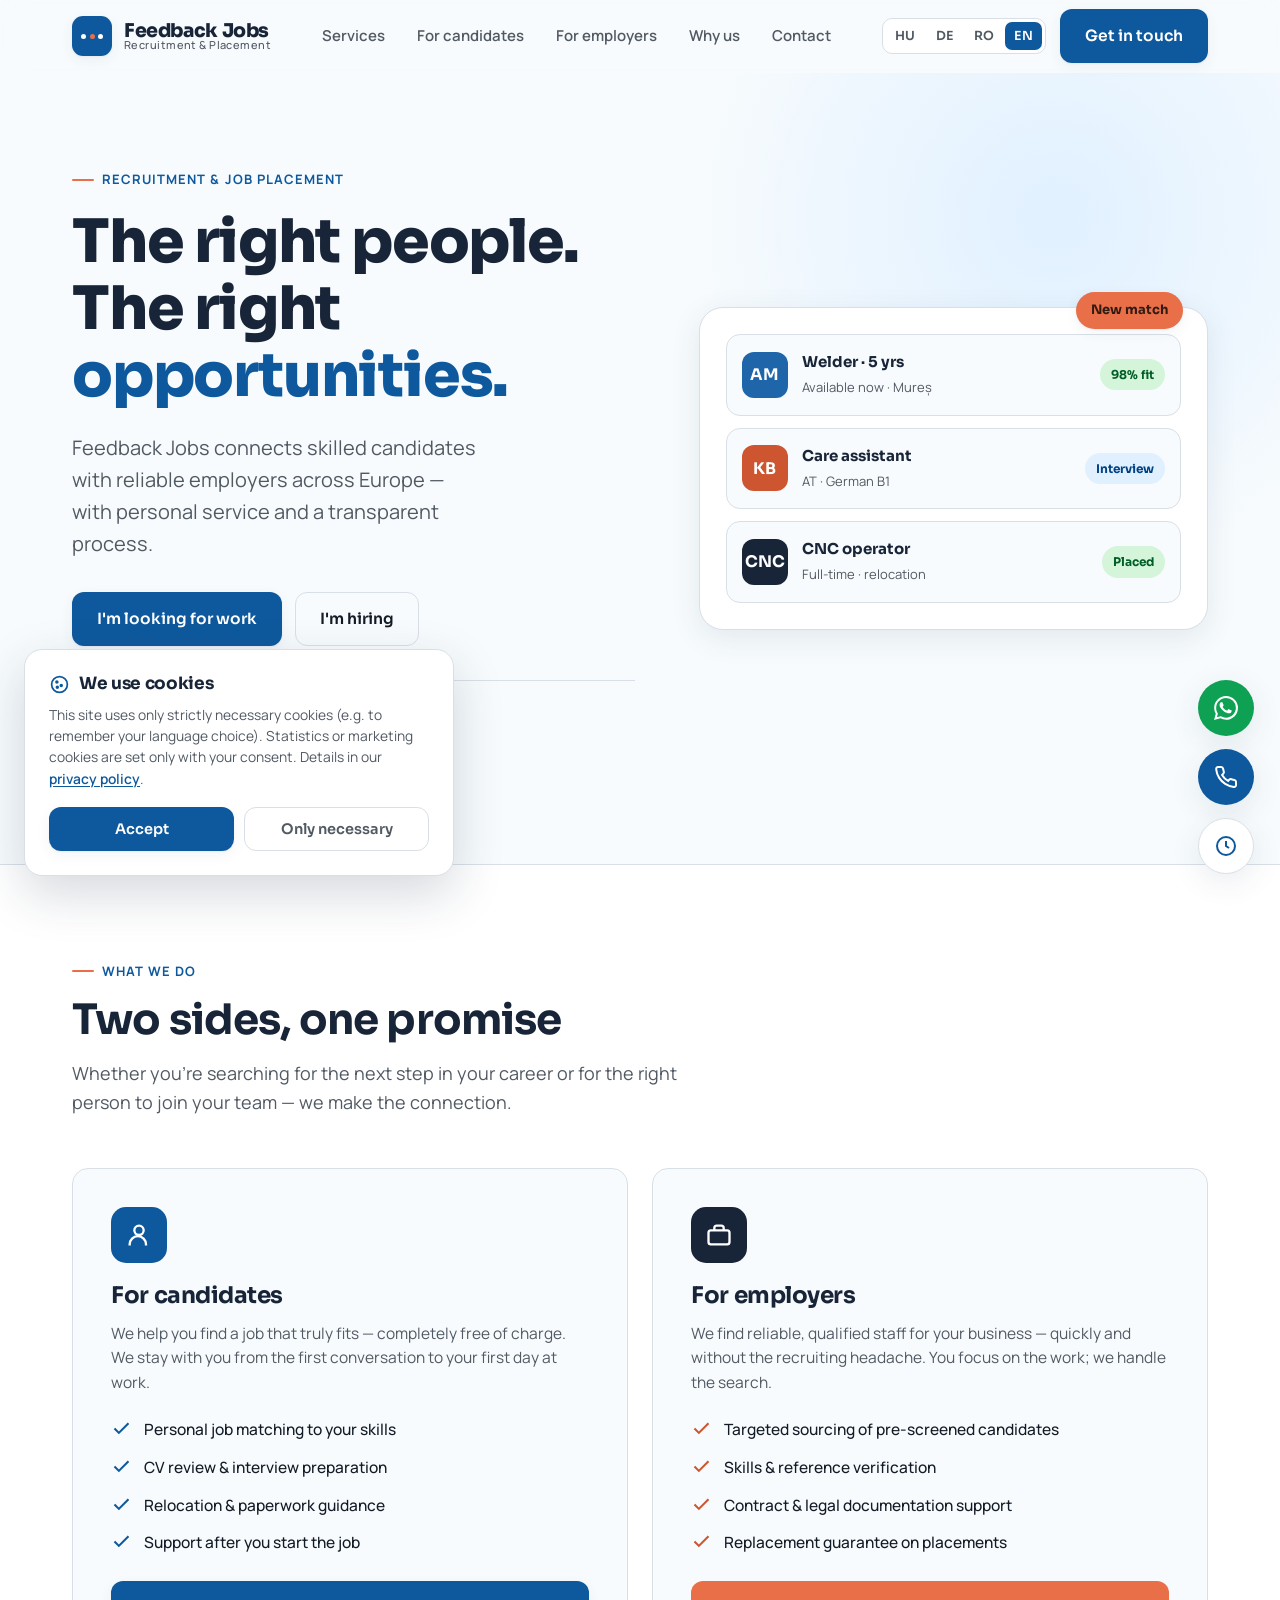
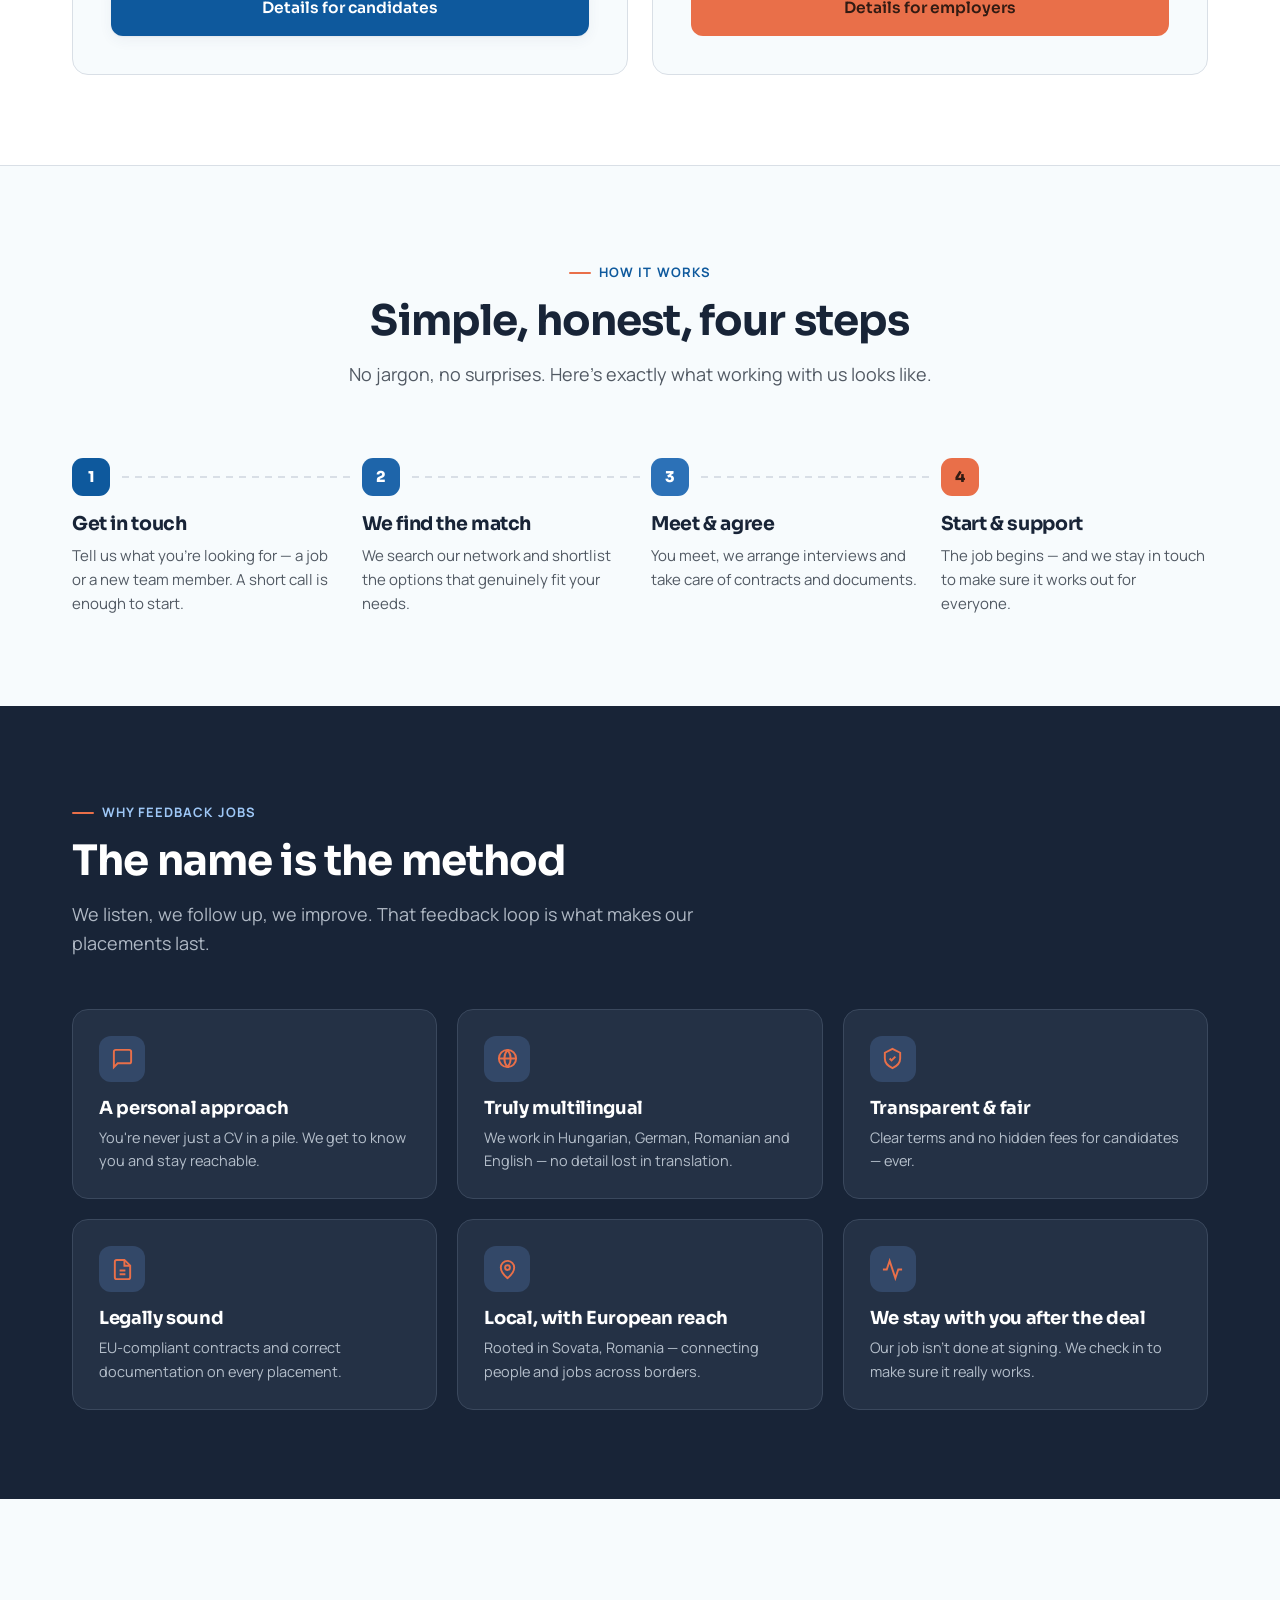
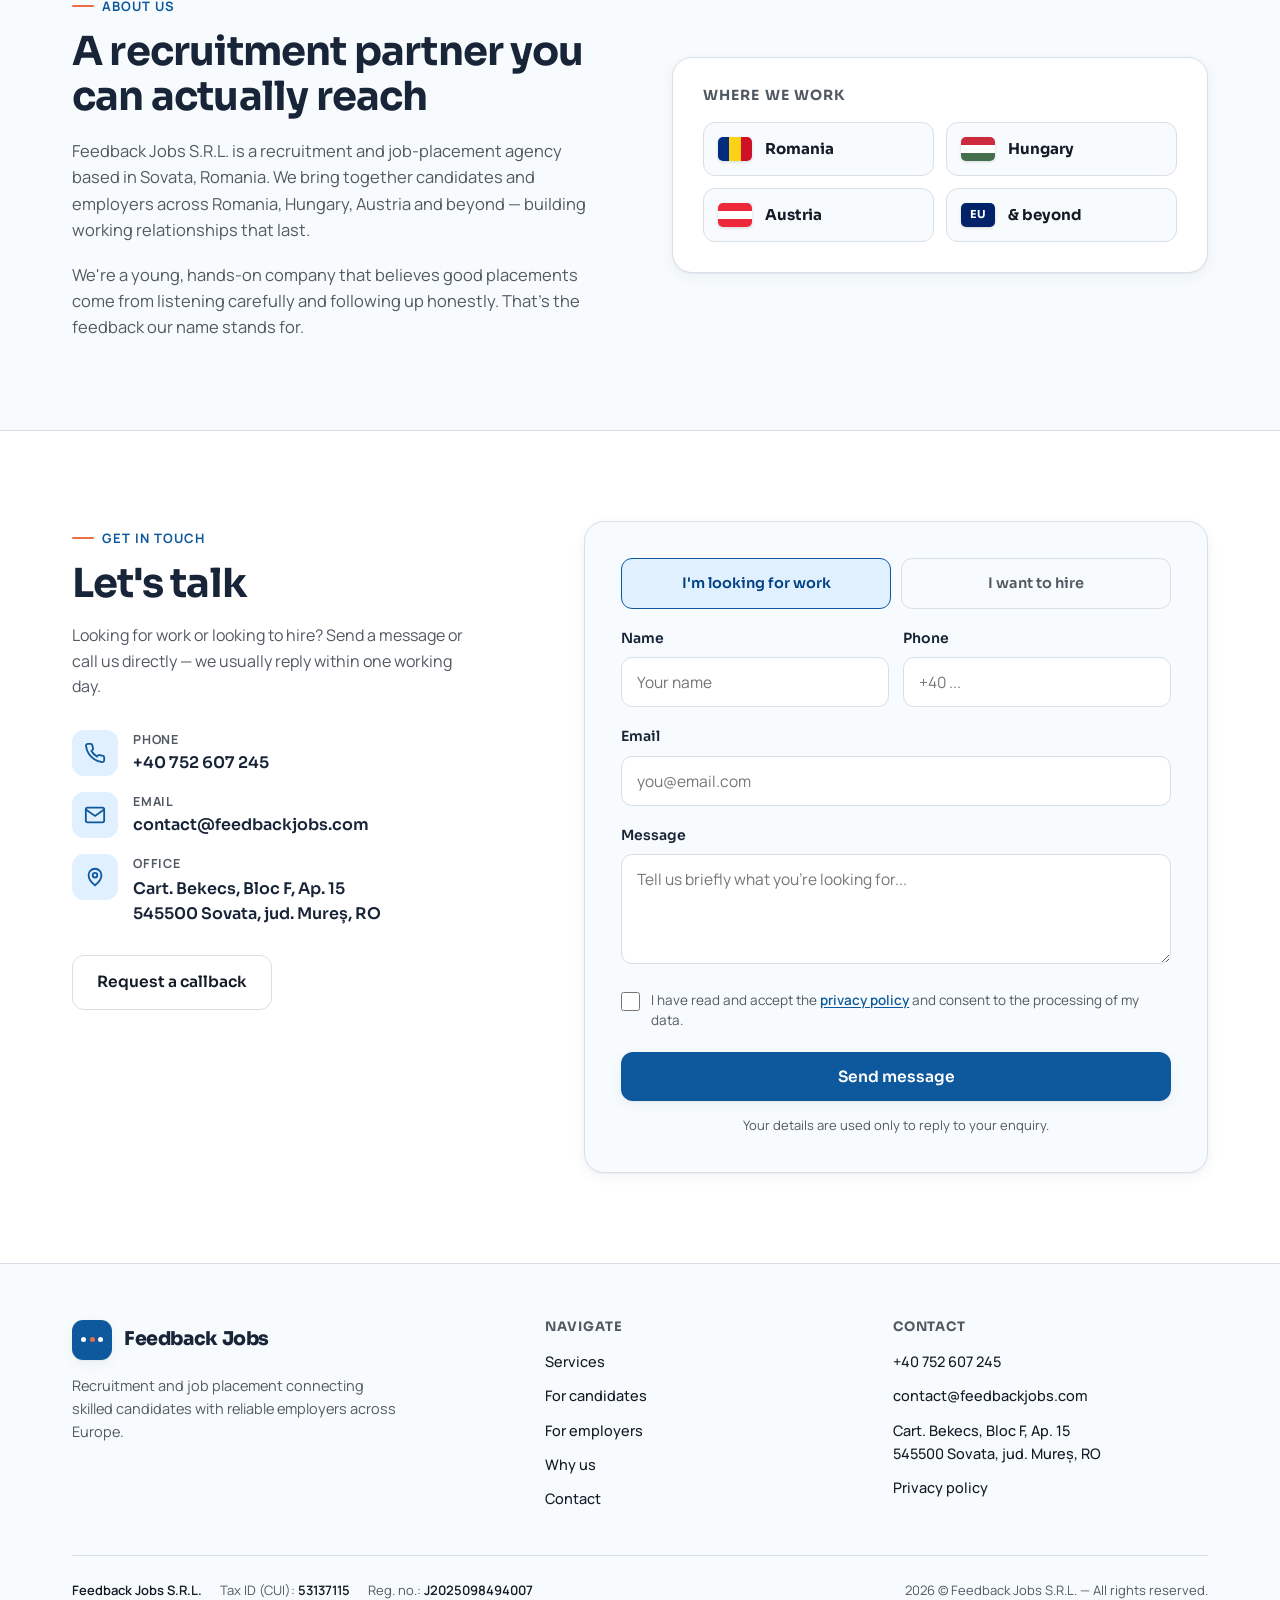
==== index.html @ 204145d1 "Feedback Jobs weboldal: űrlapok + Resend email worker Co-Authored-By: Claude Opus 4.8 (1M context) <" ====
<!DOCTYPE html>
<html lang="hu">
<head>
<meta charset="UTF-8">
<meta name="viewport" content="width=device-width, initial-scale=1.0">
<title>Feedback Jobs — Munkaerő- és állásközvetítés Európában</title>

<!-- ===== SEO ===== -->
<meta name="description" content="Feedback Jobs S.R.L. — munkaerő- és állásközvetítés. Szakképzett jelölteket kötünk össze megbízható munkáltatókkal Romániában, Magyarországon, Ausztriában és Európa-szerte.">
<meta name="keywords" content="munkaerő-közvetítés, állásközvetítés, recruitment, Personalvermittlung, Sovata, Szováta, Románia, Ausztria, Magyarország, EU munka">
<meta name="author" content="Feedback Jobs S.R.L.">
<meta name="robots" content="index, follow">
<link rel="canonical" href="https://feedbackjobs.com/">

<!-- ===== Open Graph ===== -->
<meta property="og:type" content="website">
<meta property="og:site_name" content="Feedback Jobs">
<meta property="og:title" content="Feedback Jobs — Munkaerő- és állásközvetítés Európában">
<meta property="og:description" content="Szakképzett jelölteket kötünk össze megbízható munkáltatókkal — személyes ügyintézéssel és átlátható folyamattal. Jelölteknek ingyenes.">
<meta property="og:url" content="https://feedbackjobs.com/">
<meta property="og:image" content="https://feedbackjobs.com/assets/og-image.png">
<meta property="og:image:width" content="1200">
<meta property="og:image:height" content="630">
<meta property="og:locale" content="hu_HU">
<meta property="og:locale:alternate" content="de_DE">
<meta property="og:locale:alternate" content="ro_RO">
<meta property="og:locale:alternate" content="en_GB">

<!-- ===== Twitter ===== -->
<meta name="twitter:card" content="summary_large_image">
<meta name="twitter:title" content="Feedback Jobs — Munkaerő- és állásközvetítés Európában">
<meta name="twitter:description" content="Szakképzett jelölteket kötünk össze megbízható munkáltatókkal Európa-szerte. Jelölteknek ingyenes.">
<meta name="twitter:image" content="https://feedbackjobs.com/assets/og-image.png">

<link rel="icon" type="image/svg+xml" href="data:image/svg+xml,%3Csvg xmlns='http://www.w3.org/2000/svg' viewBox='0 0 64 64'%3E%3Crect width='64' height='64' rx='17' fill='%232d5bc4'/%3E%3Ccircle cx='21' cy='32' r='5' fill='%23fff'/%3E%3Ccircle cx='32' cy='32' r='5' fill='%23e07c3f'/%3E%3Ccircle cx='43' cy='32' r='5' fill='%23fff'/%3E%3C/svg%3E">
<link rel="apple-touch-icon" href="assets/og-image.png">

<link rel="preconnect" href="https://fonts.googleapis.com">
<link rel="preconnect" href="https://fonts.gstatic.com" crossorigin>
<link href="https://fonts.googleapis.com/css2?family=Sora:wght@500;600;700;800&family=Manrope:wght@400;500;600;700&display=swap" rel="stylesheet">
<link rel="stylesheet" href="assets/styles.css">

<!-- ===== Structured data: EmploymentAgency (LocalBusiness) ===== -->
<script type="application/ld+json">
{
  "@context": "https://schema.org",
  "@type": "EmploymentAgency",
  "name": "Feedback Jobs S.R.L.",
  "url": "https://feedbackjobs.com/",
  "image": "https://feedbackjobs.com/assets/og-image.png",
  "logo": "https://feedbackjobs.com/assets/og-image.png",
  "description": "Munkaerő- és állásközvetítés, amely szakképzett jelölteket köt össze megbízható munkáltatókkal Romániában, Magyarországon, Ausztriában és Európa-szerte.",
  "telephone": "+40752607245",
  "email": "contact@feedbackjobs.com",
  "priceRange": "Free for candidates",
  "address": {
    "@type": "PostalAddress",
    "streetAddress": "Cart. Bekecs, Bloc F, Ap. 15",
    "addressLocality": "Sovata",
    "addressRegion": "Mureș",
    "postalCode": "545500",
    "addressCountry": "RO"
  },
  "areaServed": [
    {"@type":"Country","name":"Romania"},
    {"@type":"Country","name":"Hungary"},
    {"@type":"Country","name":"Austria"},
    {"@type":"Place","name":"European Union"}
  ],
  "knowsLanguage": ["hu","de","ro","en"],
  "taxID": "53137115",
  "vatID": "53137115",
  "identifier": "J2025098494007",
  "openingHoursSpecification": {
    "@type": "OpeningHoursSpecification",
    "dayOfWeek": ["Monday","Tuesday","Wednesday","Thursday","Friday"],
    "opens": "09:00",
    "closes": "18:00"
  }
}
</script>
<script type="application/ld+json">
{
  "@context": "https://schema.org",
  "@type": "WebSite",
  "name": "Feedback Jobs",
  "url": "https://feedbackjobs.com/",
  "inLanguage": ["hu","de","ro","en"]
}
</script>
</head>
<body>

<!-- ============ HEADER ============ -->
<header id="hdr">
  <div class="wrap nav">
    <a href="index.html#top" class="brand" aria-label="Feedback Jobs">
      <span class="logo"><span><i></i><i></i><i></i></span></span>
      <span>Feedback Jobs<small data-i18n="brand_tag">Recruitment &amp; Placement</small></span>
    </a>
    <nav class="nav-links">
      <a href="#services" data-i18n="nav_services">Services</a>
      <a href="allaskeresoknek.html" data-i18n="nav_candidates">For candidates</a>
      <a href="munkaltatoknak.html" data-i18n="nav_employers">For employers</a>
      <a href="#why" data-i18n="nav_why">Why us</a>
      <a href="#contact" data-i18n="nav_contact">Contact</a>
    </nav>
    <div class="nav-right">
      <div class="lang" id="lang" role="group" aria-label="Language">
        <button data-lang="hu">HU</button>
        <button data-lang="de">DE</button>
        <button data-lang="ro">RO</button>
        <button data-lang="en">EN</button>
      </div>
      <a href="#contact" class="btn btn-primary" data-i18n="nav_cta">Get in touch</a>
      <button class="hamburger" id="burger" aria-label="Menu"><i></i><i></i><i></i></button>
    </div>
  </div>
</header>
<div class="mobile-menu" id="mobileMenu">
  <a href="#services" data-i18n="nav_services">Services</a>
  <a href="allaskeresoknek.html" data-i18n="nav_candidates">For candidates</a>
  <a href="munkaltatoknak.html" data-i18n="nav_employers">For employers</a>
  <a href="#why" data-i18n="nav_why">Why us</a>
  <a href="#about" data-i18n="nav_about">About</a>
  <a href="#contact" data-i18n="nav_contact">Contact</a>
  <a href="#contact" class="btn btn-primary" data-i18n="nav_cta">Get in touch</a>
</div>

<a id="top"></a>

<!-- ============ HERO ============ -->
<section class="hero">
  <div class="wrap hero-grid">
    <div class="hero-text reveal">
      <span class="eyebrow" data-i18n="hero_eyebrow">Recruitment &amp; Job Placement</span>
      <h1 data-i18n-html="hero_h1">The right people.<br>The right <em>opportunities.</em></h1>
      <p class="lead" data-i18n="hero_lead">Feedback Jobs connects skilled candidates with reliable employers across Europe — with personal service and a transparent process.</p>
      <div class="hero-cta">
        <a href="#contact" class="btn btn-primary" data-i18n="hero_cta1">I'm looking for work
          <svg viewBox="0 0 24 24" fill="none" stroke="currentColor" stroke-width="2.2"><path d="M5 12h14M13 6l6 6-6 6"/></svg>
        </a>
        <a href="#contact" class="btn btn-ghost" data-i18n="hero_cta2">I'm hiring</a>
      </div>
      <div class="hero-trust">
        <div><svg viewBox="0 0 24 24" fill="none" stroke="currentColor" stroke-width="2.2"><path d="M20 6L9 17l-5-5"/></svg><span data-i18n="trust1">Free for candidates</span></div>
        <div><svg viewBox="0 0 24 24" fill="none" stroke="currentColor" stroke-width="2.2"><path d="M20 6L9 17l-5-5"/></svg><span data-i18n="trust2">4 languages spoken</span></div>
        <div><svg viewBox="0 0 24 24" fill="none" stroke="currentColor" stroke-width="2.2"><path d="M20 6L9 17l-5-5"/></svg><span data-i18n="trust3">EU-compliant contracts</span></div>
      </div>
    </div>
    <div class="hero-visual reveal">
      <div class="hero-card">
        <div class="badge" data-i18n="hero_badge">New match</div>
        <div class="match-row">
          <div class="avatar" style="background:oklch(0.5 0.13 252)">AM</div>
          <div class="match-info"><b data-i18n="m1_name">Welder · 5 yrs</b><span data-i18n="m1_loc">Available now · Mureș</span></div>
          <div class="match-pill green" data-i18n="m1_pill">98% fit</div>
        </div>
        <div class="match-row">
          <div class="avatar" style="background:var(--accent-d)">KB</div>
          <div class="match-info"><b data-i18n="m2_name">Care assistant</b><span data-i18n="m2_loc">AT · German B1</span></div>
          <div class="match-pill" data-i18n="m2_pill">Interview</div>
        </div>
        <div class="match-row">
          <div class="avatar" style="background:var(--ink-deep)">CNC</div>
          <div class="match-info"><b data-i18n="m3_name">CNC operator</b><span data-i18n="m3_loc">Full-time · relocation</span></div>
          <div class="match-pill green" data-i18n="m3_pill">Placed</div>
        </div>
      </div>
    </div>
  </div>
</section>

<!-- ============ SERVICES ============ -->
<section class="services" id="services">
  <div class="wrap">
    <div class="sec-head reveal">
      <span class="eyebrow" data-i18n="svc_eyebrow">What we do</span>
      <h2 data-i18n="svc_h2">Two sides, one promise</h2>
      <p data-i18n="svc_sub">Whether you're searching for the next step in your career or for the right person to join your team — we make the connection.</p>
    </div>
    <div class="svc-grid">
      <div class="svc cand reveal">
        <div class="svc-ico"><svg viewBox="0 0 24 24" fill="none" stroke="currentColor" stroke-width="2"><circle cx="12" cy="8" r="4"/><path d="M4 21v-1a7 7 0 0 1 14 0v1"/></svg></div>
        <h3 data-i18n="cand_h3">For candidates</h3>
        <p data-i18n="cand_p">We help you find a job that truly fits — completely free of charge. We stay with you from the first conversation to your first day at work.</p>
        <ul>
          <li><svg viewBox="0 0 24 24" fill="none" stroke="currentColor" stroke-width="2.4"><path d="M20 6L9 17l-5-5"/></svg><span data-i18n="cand_l1">Personal job matching to your skills</span></li>
          <li><svg viewBox="0 0 24 24" fill="none" stroke="currentColor" stroke-width="2.4"><path d="M20 6L9 17l-5-5"/></svg><span data-i18n="cand_l2">CV review &amp; interview preparation</span></li>
          <li><svg viewBox="0 0 24 24" fill="none" stroke="currentColor" stroke-width="2.4"><path d="M20 6L9 17l-5-5"/></svg><span data-i18n="cand_l3">Relocation &amp; paperwork guidance</span></li>
          <li><svg viewBox="0 0 24 24" fill="none" stroke="currentColor" stroke-width="2.4"><path d="M20 6L9 17l-5-5"/></svg><span data-i18n="cand_l4">Support after you start the job</span></li>
        </ul>
        <a href="allaskeresoknek.html" class="btn btn-primary" data-i18n="cand_more">Details for candidates</a>
      </div>
      <div class="svc emp reveal">
        <div class="svc-ico"><svg viewBox="0 0 24 24" fill="none" stroke="currentColor" stroke-width="2"><rect x="3" y="8" width="18" height="12" rx="2"/><path d="M8 8V6a2 2 0 0 1 2-2h4a2 2 0 0 1 2 2v2"/></svg></div>
        <h3 data-i18n="emp_h3">For employers</h3>
        <p data-i18n="emp_p">We find reliable, qualified staff for your business — quickly and without the recruiting headache. You focus on the work; we handle the search.</p>
        <ul>
          <li><svg viewBox="0 0 24 24" fill="none" stroke="currentColor" stroke-width="2.4"><path d="M20 6L9 17l-5-5"/></svg><span data-i18n="emp_l1">Targeted sourcing of pre-screened candidates</span></li>
          <li><svg viewBox="0 0 24 24" fill="none" stroke="currentColor" stroke-width="2.4"><path d="M20 6L9 17l-5-5"/></svg><span data-i18n="emp_l2">Skills &amp; reference verification</span></li>
          <li><svg viewBox="0 0 24 24" fill="none" stroke="currentColor" stroke-width="2.4"><path d="M20 6L9 17l-5-5"/></svg><span data-i18n="emp_l3">Contract &amp; legal documentation support</span></li>
          <li><svg viewBox="0 0 24 24" fill="none" stroke="currentColor" stroke-width="2.4"><path d="M20 6L9 17l-5-5"/></svg><span data-i18n="emp_l4">Replacement guarantee on placements</span></li>
        </ul>
        <a href="munkaltatoknak.html" class="btn btn-accent" data-i18n="emp_more">Details for employers</a>
      </div>
    </div>
  </div>
</section>

<!-- ============ PROCESS ============ -->
<section id="process">
  <div class="wrap">
    <div class="sec-head center reveal">
      <span class="eyebrow" data-i18n="proc_eyebrow">How it works</span>
      <h2 data-i18n="proc_h2">Simple, honest, four steps</h2>
      <p data-i18n="proc_sub">No jargon, no surprises. Here's exactly what working with us looks like.</p>
    </div>
    <div class="steps">
      <div class="step reveal"><div class="step-num">1</div><h3 data-i18n="s1_h">Get in touch</h3><p data-i18n="s1_p">Tell us what you're looking for — a job or a new team member. A short call is enough to start.</p></div>
      <div class="step reveal"><div class="step-num">2</div><h3 data-i18n="s2_h">We match</h3><p data-i18n="s2_p">We search our network and shortlist the options that genuinely fit your needs.</p></div>
      <div class="step reveal"><div class="step-num">3</div><h3 data-i18n="s3_h">Meet &amp; agree</h3><p data-i18n="s3_p">You meet, we arrange interviews and take care of contracts and documents.</p></div>
      <div class="step reveal"><div class="step-num">4</div><h3 data-i18n="s4_h">Start &amp; support</h3><p data-i18n="s4_p">The job begins — and we stay in touch to make sure it works out for everyone.</p></div>
    </div>
  </div>
</section>

<!-- ============ WHY US ============ -->
<section class="why" id="why">
  <div class="wrap">
    <div class="sec-head reveal">
      <span class="eyebrow" data-i18n="why_eyebrow">Why Feedback Jobs</span>
      <h2 data-i18n="why_h2">The name is the method</h2>
      <p data-i18n="why_sub">We listen, we follow up, we improve. That feedback loop is what makes our placements last.</p>
    </div>
    <div class="why-grid">
      <div class="feat reveal">
        <div class="feat-ico"><svg viewBox="0 0 24 24" fill="none" stroke="currentColor" stroke-width="2"><path d="M21 15a2 2 0 0 1-2 2H7l-4 4V5a2 2 0 0 1 2-2h14a2 2 0 0 1 2 2z"/></svg></div>
        <h3 data-i18n="f1_h">A personal approach</h3><p data-i18n="f1_p">You're never just a CV in a pile. We get to know you and stay reachable.</p>
      </div>
      <div class="feat reveal">
        <div class="feat-ico"><svg viewBox="0 0 24 24" fill="none" stroke="currentColor" stroke-width="2"><circle cx="12" cy="12" r="9"/><path d="M3 12h18M12 3a14 14 0 0 1 0 18M12 3a14 14 0 0 0 0 18"/></svg></div>
        <h3 data-i18n="f2_h">Truly multilingual</h3><p data-i18n="f2_p">We work in Hungarian, German, Romanian and English — no detail lost in translation.</p>
      </div>
      <div class="feat reveal">
        <div class="feat-ico"><svg viewBox="0 0 24 24" fill="none" stroke="currentColor" stroke-width="2"><path d="M12 2l8 4v6c0 5-3.5 8-8 10-4.5-2-8-5-8-10V6z"/><path d="M9 12l2 2 4-4"/></svg></div>
        <h3 data-i18n="f3_h">Transparent &amp; fair</h3><p data-i18n="f3_p">Clear terms and no hidden fees for candidates — ever.</p>
      </div>
      <div class="feat reveal">
        <div class="feat-ico"><svg viewBox="0 0 24 24" fill="none" stroke="currentColor" stroke-width="2"><path d="M14 2H6a2 2 0 0 0-2 2v16a2 2 0 0 0 2 2h12a2 2 0 0 0 2-2V8z"/><path d="M14 2v6h6M9 13h6M9 17h6"/></svg></div>
        <h3 data-i18n="f4_h">Legally sound</h3><p data-i18n="f4_p">EU-compliant contracts and correct documentation on every placement.</p>
      </div>
      <div class="feat reveal">
        <div class="feat-ico"><svg viewBox="0 0 24 24" fill="none" stroke="currentColor" stroke-width="2"><path d="M12 21s-7-5.5-7-11a7 7 0 0 1 14 0c0 5.5-7 11-7 11z"/><circle cx="12" cy="10" r="2.5"/></svg></div>
        <h3 data-i18n="f5_h">Local, with European reach</h3><p data-i18n="f5_p">Rooted in Sovata, Romania — connecting people and jobs across borders.</p>
      </div>
      <div class="feat reveal">
        <div class="feat-ico"><svg viewBox="0 0 24 24" fill="none" stroke="currentColor" stroke-width="2"><path d="M22 12h-4l-3 9L9 3l-3 9H2"/></svg></div>
        <h3 data-i18n="f6_h">We stay after the deal</h3><p data-i18n="f6_p">Our job isn't done at signing. We check in to make sure it really works.</p>
      </div>
    </div>
  </div>
</section>

<!-- ============ ABOUT ============ -->
<section id="about">
  <div class="wrap about-grid">
    <div class="about-text reveal">
      <span class="eyebrow" data-i18n="ab_eyebrow">About us</span>
      <h2 data-i18n="ab_h2">A recruitment partner you can actually reach</h2>
      <p data-i18n="ab_p1">Feedback Jobs S.R.L. is a recruitment and job-placement agency based in Sovata, Romania. We bring together candidates and employers across Romania, Hungary, Austria and beyond — building working relationships that last.</p>
      <p data-i18n="ab_p2">We're a young, hands-on company that believes good placements come from listening carefully and following up honestly. That's the feedback our name stands for.</p>
    </div>
    <div class="reach reveal">
      <h4 data-i18n="reach_h">Where we work</h4>
      <div class="flags">
        <div class="flag-card"><span class="fl fl-ro"><div></div><div></div><div></div></span><b data-i18n="c_ro">Romania</b></div>
        <div class="flag-card"><span class="fl fl-hu"><div></div><div></div><div></div></span><b data-i18n="c_hu">Hungary</b></div>
        <div class="flag-card"><span class="fl fl-at"><div></div><div></div><div></div></span><b data-i18n="c_de">Austria</b></div>
        <div class="flag-card"><span class="fl fl-en" style="position:relative;color:#fff;font-family:var(--font-head);font-weight:700;font-size:11px">EU</span><b data-i18n="c_eu">&amp; wider EU</b></div>
      </div>
    </div>
  </div>
</section>

<!-- ============ CONTACT ============ -->
<section class="contact" id="contact">
  <div class="wrap contact-grid">
    <div class="contact-info reveal">
      <span class="eyebrow" data-i18n="ct_eyebrow">Get in touch</span>
      <h2 data-i18n="ct_h2">Let's talk</h2>
      <p data-i18n="ct_p">Looking for work or looking to hire? Send a message or call us directly — we usually reply within one working day.</p>
      <div class="cinfo-list">
        <div class="cinfo">
          <div class="ci-ico"><svg viewBox="0 0 24 24" fill="none" stroke="currentColor" stroke-width="2"><path d="M22 16.9v3a2 2 0 0 1-2.2 2 19.8 19.8 0 0 1-8.6-3 19.5 19.5 0 0 1-6-6 19.8 19.8 0 0 1-3-8.6A2 2 0 0 1 4.1 2h3a2 2 0 0 1 2 1.7c.1 1 .4 1.9.7 2.8a2 2 0 0 1-.5 2.1L8.1 9.9a16 16 0 0 0 6 6l1.3-1.3a2 2 0 0 1 2.1-.4c.9.3 1.8.6 2.8.7a2 2 0 0 1 1.7 2z"/></svg></div>
          <div><div class="ci-label" data-i18n="ct_phone">Phone</div><a class="ci-val" href="tel:+40752607245">+40 752 607 245</a></div>
        </div>
        <div class="cinfo">
          <div class="ci-ico"><svg viewBox="0 0 24 24" fill="none" stroke="currentColor" stroke-width="2"><rect x="2" y="4" width="20" height="16" rx="2"/><path d="m2 6 10 7L22 6"/></svg></div>
          <div><div class="ci-label" data-i18n="ct_email">Email</div><a class="ci-val" href="mailto:contact@feedbackjobs.com">contact@feedbackjobs.com</a></div>
        </div>
        <div class="cinfo">
          <div class="ci-ico"><svg viewBox="0 0 24 24" fill="none" stroke="currentColor" stroke-width="2"><path d="M12 21s-7-5.5-7-11a7 7 0 0 1 14 0c0 5.5-7 11-7 11z"/><circle cx="12" cy="10" r="2.5"/></svg></div>
          <div><div class="ci-label" data-i18n="ct_addr">Office</div><div class="ci-val">Cart. Bekecs, Bloc F, Ap. 15<br>545500 Sovata, jud. Mureș, RO</div></div>
        </div>
      </div>
      <a href="#" class="btn btn-ghost" data-cb-open style="margin-top:28px" data-i18n="cb_open">Request a callback</a>
    </div>
    <form id="contactForm" class="reveal" novalidate>
      <div class="seg" style="margin-bottom:18px">
        <label><input type="radio" name="role" value="candidate" checked><span data-i18n="ct_role_cand">I'm looking for work</span></label>
        <label><input type="radio" name="role" value="employer"><span data-i18n="ct_role_emp">I want to hire</span></label>
      </div>
      <div class="row2">
        <div class="field"><label data-i18n="ct_f_name">Name</label><input type="text" name="name" data-i18n-ph="ct_ph_name" placeholder="Your name" required></div>
        <div class="field"><label data-i18n="ct_f_phone">Phone</label><input type="tel" name="phone" placeholder="+40 ..."></div>
      </div>
      <div class="field"><label data-i18n="ct_f_email">Email</label><input type="email" name="email" data-i18n-ph="ct_ph_email" placeholder="you@email.com" required></div>
      <div class="field"><label data-i18n="ct_f_msg">Message</label><textarea name="message" data-i18n-ph="ct_ph_msg" placeholder="Tell us briefly what you're looking for..."></textarea></div>
      <label class="consent"><input type="checkbox" name="consent" required><span data-i18n="ct_consent">I accept the privacy policy.</span></label>
      <button type="submit" class="btn btn-primary" data-i18n="ct_submit">Send message
        <svg viewBox="0 0 24 24" fill="none" stroke="currentColor" stroke-width="2.2"><path d="M22 2 11 13M22 2l-7 20-4-9-9-4z"/></svg>
      </button>
      <p class="form-note" data-i18n="ct_note">Your details are used only to reply to your enquiry.</p>
    </form>
  </div>
</section>

<!-- ============ FOOTER ============ -->
<footer>
  <div class="wrap">
    <div class="foot-top">
      <div class="foot-brand">
        <a href="index.html#top" class="brand">
          <span class="logo"><span><i></i><i></i><i></i></span></span>
          <span>Feedback Jobs</span>
        </a>
        <p data-i18n="foot_about">Recruitment and job placement connecting skilled candidates with reliable employers across Europe.</p>
      </div>
      <div class="foot-col">
        <h4 data-i18n="foot_nav">Navigate</h4>
        <a href="#services" data-i18n="nav_services">Services</a>
        <a href="allaskeresoknek.html" data-i18n="nav_candidates">For candidates</a>
        <a href="munkaltatoknak.html" data-i18n="nav_employers">For employers</a>
        <a href="#why" data-i18n="nav_why">Why us</a>
        <a href="#contact" data-i18n="nav_contact">Contact</a>
      </div>
      <div class="foot-col">
        <h4 data-i18n="foot_contact">Contact</h4>
        <a href="tel:+40752607245">+40 752 607 245</a>
        <a href="mailto:contact@feedbackjobs.com">contact@feedbackjobs.com</a>
        <p>Cart. Bekecs, Bloc F, Ap. 15<br>545500 Sovata, jud. Mureș, RO</p>
        <a href="adatvedelem.html" data-i18n="foot_privacy">Privacy policy</a>
      </div>
    </div>
    <div class="foot-legal">
      <div class="reg">
        <span><b>Feedback Jobs S.R.L.</b></span>
        <span data-i18n="foot_cui">Tax ID (CUI): <b>53137115</b></span>
        <span data-i18n="foot_reg">Reg. no.: <b>J2025098494007</b></span>
      </div>
      <div><span id="year">2026</span> © Feedback Jobs S.R.L. — <span data-i18n="foot_rights">All rights reserved.</span></div>
    </div>
  </div>
</footer>

<script src="assets/i18n.js"></script>
<script src="assets/app.js"></script>
</body>
</html>
---- assets/styles.css ----
/* ===================================================================
   Feedback Jobs — shared stylesheet
   =================================================================== */
:root{
  --bg:        oklch(0.985 0.005 240);
  --surface:   oklch(1 0 0);
  --ink:       oklch(0.22 0.025 255);
  --ink-soft:  oklch(0.46 0.02 255);
  --line:      oklch(0.9 0.012 255);
  --primary:   oklch(0.46 0.13 252);
  --primary-d: oklch(0.38 0.13 252);
  --primary-t: oklch(0.95 0.03 252);
  --accent:    oklch(0.68 0.16 38);
  --accent-d:  oklch(0.6 0.16 38);
  --ink-deep:  oklch(0.26 0.04 258);
  --wa:        oklch(0.62 0.16 152);
  --wa-d:      oklch(0.54 0.16 152);
  --shadow-sm: 0 1px 2px oklch(0.4 0.05 255 / .06), 0 4px 14px oklch(0.4 0.05 255 / .06);
  --shadow-md: 0 8px 30px oklch(0.4 0.05 255 / .1);
  --shadow-lg: 0 18px 50px oklch(0.3 0.05 255 / .18);
  --radius:    16px;
  --maxw:      1180px;
  --font-head: "Sora", system-ui, sans-serif;
  --font-body: "Manrope", system-ui, sans-serif;
}
*{box-sizing:border-box;margin:0;padding:0}
html{scroll-behavior:smooth}
body{
  font-family:var(--font-body);
  color:var(--ink);
  background:var(--bg);
  line-height:1.6;
  -webkit-font-smoothing:antialiased;
  overflow-x:hidden;
  max-width:100%;
}
h1,h2,h3,h4{font-family:var(--font-head);line-height:1.12;letter-spacing:-0.02em;font-weight:700;color:var(--ink-deep)}
a{color:inherit;text-decoration:none}
img{max-width:100%;display:block}
.wrap{max-width:var(--maxw);margin:0 auto;padding:0 22px}
.eyebrow{
  display:inline-flex;align-items:center;gap:8px;flex-wrap:wrap;max-width:100%;
  font-size:13px;font-weight:700;letter-spacing:.08em;text-transform:uppercase;
  color:var(--primary);
}
.eyebrow::before{content:"";width:22px;height:2px;background:var(--accent);border-radius:2px}

/* ---------- Buttons ---------- */
.btn{
  display:inline-flex;align-items:center;justify-content:center;gap:9px;
  font-family:var(--font-head);font-weight:600;font-size:15.5px;
  padding:14px 24px;border-radius:12px;cursor:pointer;border:1.5px solid transparent;
  transition:transform .18s ease, box-shadow .2s ease, background .2s ease, color .2s ease;
  white-space:nowrap;
}
.btn svg{width:18px;height:18px}
.btn-primary{background:var(--primary);color:#fff;box-shadow:var(--shadow-sm)}
.btn-primary:hover{background:var(--primary-d);transform:translateY(-2px);box-shadow:var(--shadow-md)}
.btn-accent{background:var(--accent);color:oklch(0.25 0.04 38)}
.btn-accent:hover{background:var(--accent-d);transform:translateY(-2px);box-shadow:var(--shadow-md)}
.btn-ghost{background:transparent;color:var(--ink);border-color:var(--line)}
.btn-ghost:hover{border-color:var(--primary);color:var(--primary);transform:translateY(-2px)}

/* ---------- Header ---------- */
header{
  position:sticky;top:0;z-index:60;
  background:oklch(0.985 0.005 240 / .82);
  backdrop-filter:blur(14px);-webkit-backdrop-filter:blur(14px);
  border-bottom:1px solid transparent;transition:border-color .3s, box-shadow .3s;
}
header.scrolled{border-color:var(--line);box-shadow:0 4px 20px oklch(0.4 0.05 255 / .05)}
.nav{display:flex;align-items:center;justify-content:space-between;height:72px;gap:18px}
.brand{display:flex;align-items:center;gap:12px;font-family:var(--font-head);font-weight:800;font-size:19px;color:var(--ink-deep);letter-spacing:-.02em;flex-shrink:0;line-height:1.1}
.brand>span:not(.logo){display:inline-flex;flex-direction:column;justify-content:center;white-space:nowrap}
.logo{width:40px;height:40px;border-radius:11px;background:var(--primary);display:grid;place-items:center;flex-shrink:0;box-shadow:var(--shadow-sm)}
.logo span{display:flex;gap:3.5px}
.logo span i{width:5px;height:5px;border-radius:50%;background:#fff;display:block}
.logo span i:nth-child(2){background:var(--accent)}
.brand small{display:block;font-family:var(--font-body);font-weight:500;font-size:11px;letter-spacing:.04em;color:var(--ink-soft);margin-top:-2px}
.nav-links{display:flex;align-items:center;gap:4px}
.nav-links a{font-weight:600;font-size:15px;color:var(--ink-soft);padding:9px 14px;border-radius:9px;transition:color .18s, background .18s}
.nav-links a:hover{color:var(--primary);background:var(--primary-t)}
.nav-links a.active{color:var(--primary);background:var(--primary-t)}
.nav-right{display:flex;align-items:center;gap:14px}

/* language switcher */
.lang{display:flex;align-items:center;gap:2px;background:var(--surface);border:1px solid var(--line);border-radius:10px;padding:3px}
.lang button{
  font-family:var(--font-head);font-weight:600;font-size:12.5px;letter-spacing:.03em;
  border:none;background:transparent;color:var(--ink-soft);cursor:pointer;
  padding:6px 9px;border-radius:7px;transition:.16s;text-transform:uppercase;
}
.lang button:hover{color:var(--ink)}
.lang button.active{background:var(--primary);color:#fff}

.hamburger{display:none;width:44px;height:44px;border:1px solid var(--line);background:var(--surface);border-radius:11px;cursor:pointer;align-items:center;justify-content:center;flex-direction:column;gap:4.5px}
.hamburger i{width:19px;height:2px;background:var(--ink);border-radius:2px;transition:.25s}
.hamburger.open i:nth-child(1){transform:translateY(6.5px) rotate(45deg)}
.hamburger.open i:nth-child(2){opacity:0}
.hamburger.open i:nth-child(3){transform:translateY(-6.5px) rotate(-45deg)}

/* mobile menu */
.mobile-menu{
  position:fixed;inset:72px 0 0 0;z-index:55;
  background:var(--surface);
  padding:18px 22px calc(24px + env(safe-area-inset-bottom));display:none;flex-direction:column;gap:4px;
  overflow-y:auto;-webkit-overflow-scrolling:touch;
}
.mobile-menu.open{display:flex}
.mobile-menu a{font-family:var(--font-head);font-weight:600;font-size:17px;padding:14px 8px;border-bottom:1px solid var(--line);color:var(--ink)}
.mobile-menu a:last-of-type{border-bottom:none}
.mobile-menu .btn{margin-top:auto}
body.menu-open{overflow:hidden}

/* ---------- Hero ---------- */
.hero{position:relative;padding:clamp(48px,7vw,90px) 0 clamp(60px,7vw,96px);overflow:hidden}
.hero::before{
  content:"";position:absolute;top:-30%;right:-12%;width:60vw;height:60vw;max-width:760px;max-height:760px;
  background:radial-gradient(circle at center, var(--primary-t), transparent 68%);
  z-index:-1;
}
.hero-grid{display:grid;grid-template-columns:1.05fr .95fr;gap:clamp(32px,5vw,72px);align-items:center}
.hero h1{font-size:clamp(34px,5.2vw,60px);font-weight:800;margin:18px 0 0}
.hero h1 em{font-style:normal;color:var(--primary);position:relative}
.hero p.lead{font-size:clamp(17px,1.6vw,20px);color:var(--ink-soft);margin:22px 0 0;max-width:34ch}
.hero-cta{display:flex;flex-wrap:wrap;gap:13px;margin-top:32px}
.hero-trust{display:flex;flex-wrap:wrap;gap:22px;margin-top:34px;padding-top:26px;border-top:1px solid var(--line)}
.hero-trust div{display:flex;align-items:center;gap:9px;font-size:14px;font-weight:600;color:var(--ink-soft)}
.hero-trust svg{width:19px;height:19px;color:var(--primary);flex-shrink:0}

/* hero visual card */
.hero-card{
  position:relative;background:var(--surface);border:1px solid var(--line);border-radius:24px;
  padding:26px;box-shadow:var(--shadow-md);
}
.hero-card .badge{position:absolute;top:-16px;right:24px;background:var(--accent);color:oklch(0.25 0.04 38);font-family:var(--font-head);font-weight:700;font-size:13px;padding:8px 15px;border-radius:30px;box-shadow:var(--shadow-sm)}
.match-row{display:flex;align-items:center;gap:14px;padding:15px;border-radius:14px;background:var(--bg);border:1px solid var(--line);margin-bottom:12px;transition:transform .2s}
.match-row:hover{transform:translateX(4px)}
.match-row:last-child{margin-bottom:0}
.avatar{width:46px;height:46px;border-radius:12px;flex-shrink:0;display:grid;place-items:center;font-family:var(--font-head);font-weight:700;color:#fff;font-size:16px}
.match-info{flex:1;min-width:0}
.match-info b{display:block;font-family:var(--font-head);font-size:15px;color:var(--ink-deep)}
.match-info span{font-size:13px;color:var(--ink-soft)}
.match-pill{font-size:12px;font-weight:700;font-family:var(--font-head);padding:6px 11px;border-radius:30px;background:var(--primary-t);color:var(--primary-d);white-space:nowrap}
.match-pill.green{background:oklch(0.94 0.05 150);color:oklch(0.42 0.12 150)}

/* ---------- Section scaffolding ---------- */
section{padding:clamp(56px,7vw,96px) 0}
.sec-head{max-width:640px;margin-bottom:clamp(34px,4vw,54px)}
.sec-head.center{margin-left:auto;margin-right:auto;text-align:center}
.sec-head h2{font-size:clamp(28px,3.6vw,42px);margin:14px 0 0}
.sec-head p{font-size:clamp(16px,1.5vw,18px);color:var(--ink-soft);margin-top:16px}

/* ---------- Services ---------- */
.services{background:var(--surface);border-top:1px solid var(--line);border-bottom:1px solid var(--line)}
.svc-grid{display:grid;grid-template-columns:1fr 1fr;gap:24px}
.svc{
  position:relative;border:1px solid var(--line);border-radius:var(--radius);padding:clamp(26px,3vw,40px);
  background:var(--bg);overflow:hidden;transition:transform .25s, box-shadow .25s, border-color .25s;
  display:flex;flex-direction:column;
}
.svc:hover{transform:translateY(-4px);box-shadow:var(--shadow-md);border-color:var(--primary)}
.svc-ico{width:56px;height:56px;border-radius:15px;display:grid;place-items:center;margin-bottom:20px}
.svc-ico svg{width:28px;height:28px;color:#fff}
.svc.cand .svc-ico{background:var(--primary)}
.svc.emp .svc-ico{background:var(--ink-deep)}
.svc h3{font-size:23px}
.svc>p{color:var(--ink-soft);margin:12px 0 22px;font-size:15.5px}
.svc ul{list-style:none;display:flex;flex-direction:column;gap:13px;margin-bottom:26px}
.svc li{display:flex;gap:12px;align-items:flex-start;font-size:15.5px;font-weight:500}
.svc li svg{width:21px;height:21px;color:var(--primary);flex-shrink:0;margin-top:1px}
.svc.emp li svg{color:var(--accent-d)}
.svc .btn{margin-top:auto;width:100%}

/* ---------- Process ---------- */
.steps{display:grid;grid-template-columns:repeat(4,1fr);gap:22px;counter-reset:step}
.step{position:relative;padding-top:18px}
.step-num{font-family:var(--font-head);font-weight:800;font-size:15px;color:#fff;background:var(--primary);width:38px;height:38px;border-radius:11px;display:grid;place-items:center;margin-bottom:18px}
.step:nth-child(2) .step-num{background:oklch(0.5 0.13 252)}
.step:nth-child(3) .step-num{background:oklch(0.54 0.13 252)}
.step:nth-child(4) .step-num{background:var(--accent);color:oklch(0.25 0.04 38)}
.step h3{font-size:19px}
.step p{color:var(--ink-soft);font-size:15px;margin-top:9px}
.step::after{content:"";position:absolute;top:36px;left:50px;right:-11px;height:2px;background:repeating-linear-gradient(90deg,var(--line) 0 7px,transparent 7px 13px)}
.step:last-child::after{display:none}

/* ---------- Why us ---------- */
.why{background:var(--ink-deep);color:oklch(0.96 0.01 255)}
.why .eyebrow{color:oklch(0.82 0.08 252)}
.why .eyebrow::before{background:var(--accent)}
.why h2{color:#fff}
.why .sec-head p{color:oklch(0.78 0.02 255)}
.why-grid{display:grid;grid-template-columns:repeat(3,1fr);gap:20px}
.feat{background:oklch(0.31 0.04 258);border:1px solid oklch(0.4 0.04 258);border-radius:var(--radius);padding:26px;transition:transform .22s, background .22s}
.feat:hover{transform:translateY(-4px);background:oklch(0.34 0.045 258)}
.feat-ico{width:46px;height:46px;border-radius:12px;background:oklch(0.4 0.06 258);display:grid;place-items:center;margin-bottom:16px}
.feat-ico svg{width:23px;height:23px;color:var(--accent)}
.feat h3{color:#fff;font-size:18px}
.feat p{color:oklch(0.8 0.02 255);font-size:14.5px;margin-top:8px}

/* ---------- About / countries ---------- */
.about-grid{display:grid;grid-template-columns:1fr 1fr;gap:clamp(34px,5vw,68px);align-items:center}
.about-text h2{font-size:clamp(27px,3.4vw,40px);margin:14px 0 0}
.about-text p{color:var(--ink-soft);margin-top:18px;font-size:16.5px}
.reach{background:var(--surface);border:1px solid var(--line);border-radius:20px;padding:30px;box-shadow:var(--shadow-sm)}
.reach h4{font-size:14px;text-transform:uppercase;letter-spacing:.08em;color:var(--ink-soft);font-weight:700;margin-bottom:18px}
.flags{display:grid;grid-template-columns:1fr 1fr;gap:12px}
.flag-card{display:flex;align-items:center;gap:13px;padding:14px;border-radius:12px;background:var(--bg);border:1px solid var(--line)}
.flag-card .fl{width:34px;height:24px;border-radius:5px;overflow:hidden;flex-shrink:0;box-shadow:0 1px 3px oklch(0 0 0 /.15);display:flex;flex-direction:column}
.flag-card b{font-family:var(--font-head);font-size:15px}
.fl-ro div,.fl-hu div,.fl-at div{height:100%}
.fl-ro{flex-direction:row!important}
.fl-ro div:nth-child(1){background:#002B7F;width:33.3%;height:100%}
.fl-ro div:nth-child(2){background:#FCD116;width:33.3%;height:100%}
.fl-ro div:nth-child(3){background:#CE1126;width:33.3%;height:100%}
.fl-hu div:nth-child(1){background:#CD2A3E}
.fl-hu div:nth-child(2){background:#fff}
.fl-hu div:nth-child(3){background:#436F4D}
.fl-at div:nth-child(1){background:#ED2939}
.fl-at div:nth-child(2){background:#fff}
.fl-at div:nth-child(3){background:#ED2939}
.fl-en{flex-direction:row!important;background:#012169;align-items:center;justify-content:center}
.fl-en::after{content:"";position:absolute}

/* ---------- Contact ---------- */
.contact{background:var(--surface);border-top:1px solid var(--line)}
.contact-grid{display:grid;grid-template-columns:.85fr 1.15fr;gap:clamp(30px,4vw,56px)}
.contact-info h2{font-size:clamp(27px,3.4vw,40px);margin:14px 0 0}
.contact-info>p{color:var(--ink-soft);margin-top:16px;font-size:16px;max-width:40ch}
.cinfo-list{display:flex;flex-direction:column;gap:16px;margin-top:30px}
.cinfo{display:flex;gap:15px;align-items:flex-start}
.cinfo .ci-ico{width:46px;height:46px;border-radius:12px;background:var(--primary-t);display:grid;place-items:center;flex-shrink:0}
.cinfo .ci-ico svg{width:22px;height:22px;color:var(--primary)}
.cinfo .ci-label{font-size:12.5px;text-transform:uppercase;letter-spacing:.06em;font-weight:700;color:var(--ink-soft)}
.cinfo .ci-val{font-family:var(--font-head);font-weight:600;font-size:16px;color:var(--ink-deep);margin-top:2px}
.cinfo a.ci-val:hover{color:var(--primary)}

form{background:var(--bg);border:1px solid var(--line);border-radius:20px;padding:clamp(24px,3vw,36px);box-shadow:var(--shadow-sm)}
.field{margin-bottom:18px}
.field label{display:block;font-family:var(--font-head);font-weight:600;font-size:14px;margin-bottom:8px;color:var(--ink-deep)}
.field input,.field textarea,.field select{
  width:100%;font-family:var(--font-body);font-size:15.5px;color:var(--ink);
  padding:13px 15px;border:1.5px solid var(--line);border-radius:11px;background:var(--surface);
  transition:border-color .18s, box-shadow .18s;
}
.field input:focus,.field textarea:focus,.field select:focus{outline:none;border-color:var(--primary);box-shadow:0 0 0 3px var(--primary-t)}
.field textarea{resize:vertical;min-height:110px}
.row2{display:grid;grid-template-columns:1fr 1fr;gap:14px}
.seg{display:flex;gap:10px}
.seg label{flex:1;cursor:pointer;margin:0}
.seg input{position:absolute;opacity:0;pointer-events:none}
.seg span{display:flex;align-items:center;justify-content:center;gap:8px;padding:13px;border:1.5px solid var(--line);border-radius:11px;font-family:var(--font-head);font-weight:600;font-size:14.5px;color:var(--ink-soft);transition:.18s;text-align:center}
.seg input:checked + span{border-color:var(--primary);background:var(--primary-t);color:var(--primary-d)}
form .btn{width:100%;margin-top:6px}
.form-note{font-size:13px;color:var(--ink-soft);margin-top:14px;text-align:center}

/* consent checkbox (forms) */
.consent{display:flex;gap:11px;align-items:flex-start;margin:4px 0 16px;font-size:13.5px;color:var(--ink-soft);line-height:1.5}
.consent input{width:19px;height:19px;flex-shrink:0;margin-top:2px;accent-color:var(--primary);cursor:pointer}
.consent a{color:var(--primary);font-weight:600;text-decoration:underline;text-underline-offset:2px}

/* ---------- Footer ---------- */
footer{background:var(--bg);border-top:1px solid var(--line);padding:56px 0 30px}
.foot-top{display:grid;grid-template-columns:1.4fr 1fr 1fr;gap:32px;padding-bottom:34px;border-bottom:1px solid var(--line)}
.foot-brand .brand{margin-bottom:14px}
.foot-brand p{color:var(--ink-soft);font-size:14.5px;max-width:36ch}
.foot-col h4{font-size:13px;text-transform:uppercase;letter-spacing:.07em;color:var(--ink-soft);margin-bottom:16px}
.foot-col a,.foot-col p{display:block;color:var(--ink);font-size:14.5px;font-weight:500;margin-bottom:11px;transition:color .16s}
.foot-col a:hover{color:var(--primary)}
.foot-legal{display:flex;flex-wrap:wrap;justify-content:space-between;gap:14px;padding-top:24px;font-size:13px;color:var(--ink-soft)}
.foot-legal .reg{display:flex;flex-wrap:wrap;gap:18px}
.foot-legal b{color:var(--ink);font-weight:600}

/* ---------- reveal animation ---------- */
.reveal{opacity:0;transform:translateY(24px);transition:opacity .7s cubic-bezier(.2,.7,.2,1), transform .7s cubic-bezier(.2,.7,.2,1)}
.reveal.in{opacity:1;transform:none}
@media (prefers-reduced-motion:reduce){.reveal{opacity:1;transform:none;transition:none}}

/* ===================================================================
   NEW: Floating action buttons (call / whatsapp / callback)
   =================================================================== */
.fab-stack{
  position:fixed;right:clamp(16px,3vw,26px);bottom:clamp(16px,3vw,26px);z-index:70;
  display:flex;flex-direction:column;gap:13px;align-items:flex-end;
}
.fab{
  display:flex;align-items:center;gap:0;height:56px;
  background:var(--surface);border:1px solid var(--line);border-radius:30px;
  box-shadow:var(--shadow-md);cursor:pointer;overflow:hidden;
  transition:transform .2s ease, box-shadow .2s ease, gap .25s ease, padding .25s ease;
  font-family:var(--font-head);font-weight:600;font-size:14.5px;color:var(--ink-deep);
  padding:0;max-width:56px;
}
.fab .fab-ico{width:54px;height:54px;display:grid;place-items:center;flex-shrink:0}
.fab .fab-ico svg{width:24px;height:24px}
.fab .fab-txt{white-space:nowrap;opacity:0;max-width:0;transition:opacity .2s ease, max-width .25s ease;padding-right:0}
.fab:hover{transform:translateY(-2px);box-shadow:var(--shadow-lg);max-width:280px;padding-right:22px}
.fab:hover .fab-txt{opacity:1;max-width:200px}
.fab.wa{background:var(--wa);border-color:transparent;color:#fff}
.fab.wa .fab-ico svg{color:#fff}
.fab.wa:hover{background:var(--wa-d)}
.fab.call{background:var(--primary);border-color:transparent;color:#fff}
.fab.call .fab-ico svg{color:#fff}
.fab.call:hover{background:var(--primary-d)}
.fab.cb{background:var(--surface);color:var(--ink-deep)}
.fab.cb .fab-ico svg{color:var(--primary)}
.fab.cb:hover{border-color:var(--primary)}
@media(max-width:600px){
  .fab{height:52px;max-width:52px}
  .fab .fab-ico{width:50px;height:50px}
  /* on touch screens, keep them compact — labels are decorative */
}

/* ===================================================================
   NEW: Cookie consent banner
   =================================================================== */
.cookie{
  position:fixed;left:clamp(14px,3vw,24px);bottom:clamp(14px,3vw,24px);z-index:90;
  max-width:430px;width:calc(100% - 28px);
  background:var(--surface);border:1px solid var(--line);border-radius:18px;
  box-shadow:var(--shadow-lg);padding:24px;
  transform:translateY(140%);transition:transform .5s cubic-bezier(.2,.7,.2,1);
}
.cookie.show{transform:none}
.cookie h4{font-size:17px;display:flex;align-items:center;gap:9px;margin-bottom:9px}
.cookie h4 svg{width:21px;height:21px;color:var(--primary)}
.cookie p{font-size:13.8px;color:var(--ink-soft);line-height:1.55}
.cookie p a{color:var(--primary);font-weight:600;text-decoration:underline;text-underline-offset:2px}
.cookie-actions{display:flex;flex-wrap:wrap;gap:10px;margin-top:18px}
.cookie-actions .btn{flex:1;padding:12px 18px;font-size:14.5px;min-width:120px}
.cookie .btn-mini{background:transparent;color:var(--ink-soft);border-color:var(--line)}
.cookie .btn-mini:hover{border-color:var(--ink-soft);color:var(--ink)}
@media(max-width:520px){.cookie{left:12px;right:12px;width:auto;max-width:none;padding:20px}}

/* ===================================================================
   NEW: Callback modal (with date + time-slot picker)
   =================================================================== */
.modal-overlay{
  position:fixed;inset:0;z-index:100;display:none;
  background:oklch(0.2 0.03 258 / .55);backdrop-filter:blur(4px);-webkit-backdrop-filter:blur(4px);
  padding:20px;overflow-y:auto;-webkit-overflow-scrolling:touch;
}
.modal-overlay.open{display:flex;align-items:flex-start;justify-content:center}
.modal{
  background:var(--surface);border-radius:22px;box-shadow:var(--shadow-lg);
  width:100%;max-width:520px;margin:auto;padding:clamp(26px,4vw,38px);position:relative;
  animation:modal-in .35s cubic-bezier(.2,.7,.2,1);
}
@keyframes modal-in{from{opacity:0;transform:translateY(24px) scale(.98)}to{opacity:1;transform:none}}
@media (prefers-reduced-motion:reduce){.modal{animation:none}}
.modal-close{
  position:absolute;top:18px;right:18px;width:38px;height:38px;border-radius:11px;
  border:1px solid var(--line);background:var(--bg);cursor:pointer;display:grid;place-items:center;color:var(--ink-soft);
  transition:.16s;
}
.modal-close:hover{color:var(--ink);border-color:var(--ink-soft)}
.modal-close svg{width:18px;height:18px}
.modal .m-ico{width:54px;height:54px;border-radius:15px;background:var(--primary-t);display:grid;place-items:center;margin-bottom:18px}
.modal .m-ico svg{width:27px;height:27px;color:var(--primary)}
.modal h3{font-size:clamp(22px,3vw,27px)}
.modal>p.m-sub{color:var(--ink-soft);margin:10px 0 24px;font-size:15px}
.slots{display:grid;grid-template-columns:1fr 1fr 1fr;gap:10px}
.slot{cursor:pointer;position:relative}
.slot input{position:absolute;opacity:0;pointer-events:none}
.slot span{
  display:flex;flex-direction:column;align-items:center;justify-content:center;gap:3px;
  padding:13px 6px;border:1.5px solid var(--line);border-radius:12px;
  font-family:var(--font-head);font-weight:600;font-size:14px;color:var(--ink-deep);transition:.16s;text-align:center;
}
.slot span small{font-weight:500;font-size:11.5px;color:var(--ink-soft);font-family:var(--font-body)}
.slot input:checked + span{border-color:var(--primary);background:var(--primary-t);color:var(--primary-d)}
.slot input:checked + span small{color:var(--primary-d)}
.modal .form-ok{
  display:none;flex-direction:column;align-items:center;text-align:center;padding:18px 0 6px;
}
.modal .form-ok.show{display:flex}
.modal .form-ok .ok-ring{width:64px;height:64px;border-radius:50%;background:oklch(0.94 0.05 150);display:grid;place-items:center;margin-bottom:18px}
.modal .form-ok .ok-ring svg{width:32px;height:32px;color:oklch(0.5 0.13 150)}
.modal .form-ok h3{margin-bottom:8px}
.modal .form-ok p{color:var(--ink-soft);font-size:15px}
body.modal-open{overflow:hidden}

/* ===================================================================
   NEW: Inner page hero (subpages + legal)
   =================================================================== */
.page-hero{position:relative;padding:clamp(46px,6vw,78px) 0 clamp(20px,3vw,30px);overflow:hidden}
.page-hero::before{
  content:"";position:absolute;top:-40%;left:-10%;width:55vw;height:55vw;max-width:680px;max-height:680px;
  background:radial-gradient(circle at center, var(--primary-t), transparent 68%);z-index:-1;
}
.breadcrumb{display:flex;align-items:center;gap:8px;font-size:13.5px;font-weight:600;color:var(--ink-soft);margin-bottom:18px}
.breadcrumb a:hover{color:var(--primary)}
.breadcrumb svg{width:14px;height:14px;opacity:.6}
.page-hero h1{font-size:clamp(32px,4.6vw,52px);font-weight:800;max-width:18ch;margin-top:12px}
.page-hero p.lead{font-size:clamp(16px,1.6vw,20px);color:var(--ink-soft);margin-top:20px;max-width:52ch}
.page-hero .hero-cta{margin-top:30px}

/* audience subpage blocks */
.benefit-grid{display:grid;grid-template-columns:repeat(3,1fr);gap:22px}
.benefit{background:var(--surface);border:1px solid var(--line);border-radius:var(--radius);padding:28px;transition:transform .22s, box-shadow .22s, border-color .22s}
.benefit:hover{transform:translateY(-4px);box-shadow:var(--shadow-md);border-color:var(--primary)}
.benefit-ico{width:50px;height:50px;border-radius:13px;background:var(--primary-t);display:grid;place-items:center;margin-bottom:18px}
.benefit-ico svg{width:25px;height:25px;color:var(--primary)}
.benefit.alt .benefit-ico{background:oklch(0.95 0.05 38)}
.benefit.alt .benefit-ico svg{color:var(--accent-d)}
.benefit h3{font-size:19px}
.benefit p{color:var(--ink-soft);font-size:15px;margin-top:9px}

/* sectors / chips */
.sectors{background:var(--surface);border-top:1px solid var(--line);border-bottom:1px solid var(--line)}
.chips{display:flex;flex-wrap:wrap;gap:12px}
.chip{display:flex;align-items:center;gap:10px;padding:13px 20px;border:1px solid var(--line);border-radius:30px;background:var(--bg);font-family:var(--font-head);font-weight:600;font-size:15px;color:var(--ink-deep);transition:.18s}
.chip:hover{border-color:var(--primary);color:var(--primary);transform:translateY(-2px)}
.chip .dot{width:9px;height:9px;border-radius:50%;background:var(--accent);flex-shrink:0}

/* FAQ */
.faq-list{display:flex;flex-direction:column;gap:0;max-width:820px;margin:0 auto}
.faq{border-bottom:1px solid var(--line)}
.faq:first-child{border-top:1px solid var(--line)}
.faq summary{
  list-style:none;cursor:pointer;padding:24px 4px;display:flex;align-items:center;justify-content:space-between;gap:18px;
  font-family:var(--font-head);font-weight:600;font-size:clamp(16px,2vw,19px);color:var(--ink-deep);
}
.faq summary::-webkit-details-marker{display:none}
.faq summary .q-ico{width:30px;height:30px;border-radius:9px;border:1.5px solid var(--line);display:grid;place-items:center;flex-shrink:0;transition:.22s;color:var(--primary)}
.faq summary .q-ico svg{width:16px;height:16px;transition:transform .25s}
.faq[open] summary .q-ico{background:var(--primary);border-color:var(--primary);color:#fff}
.faq[open] summary .q-ico svg{transform:rotate(45deg)}
.faq .faq-body{padding:0 4px 26px;color:var(--ink-soft);font-size:15.5px;line-height:1.65;max-width:64ch}

/* big CTA band */
.cta-band{background:var(--ink-deep);color:#fff}
.cta-band .wrap{text-align:center;display:flex;flex-direction:column;align-items:center}
.cta-band .eyebrow{color:oklch(0.82 0.08 252)}
.cta-band h2{color:#fff;font-size:clamp(28px,3.8vw,44px);max-width:20ch;margin:14px 0 0}
.cta-band p{color:oklch(0.8 0.02 255);font-size:clamp(16px,1.6vw,18px);margin:16px 0 0;max-width:48ch}
.cta-band .hero-cta{justify-content:center;margin-top:30px}

/* ===================================================================
   NEW: Legal / privacy document page
   =================================================================== */
.legal{padding-top:clamp(20px,3vw,34px)}
.legal-wrap{max-width:820px;margin:0 auto}
.legal .updated{display:inline-flex;align-items:center;gap:8px;font-size:13px;font-weight:600;color:var(--ink-soft);background:var(--surface);border:1px solid var(--line);padding:7px 14px;border-radius:30px;margin-bottom:26px}
.legal-toc{background:var(--surface);border:1px solid var(--line);border-radius:16px;padding:22px 26px;margin-bottom:38px}
.legal-toc h4{font-size:12.5px;text-transform:uppercase;letter-spacing:.08em;color:var(--ink-soft);margin-bottom:14px}
.legal-toc ol{margin:0;padding-left:20px;columns:2;column-gap:30px}
.legal-toc li{margin-bottom:8px;break-inside:avoid}
.legal-toc a{font-size:14.5px;font-weight:500;color:var(--ink)}
.legal-toc a:hover{color:var(--primary)}
.legal-doc h2{font-size:clamp(20px,2.6vw,26px);margin:42px 0 0;scroll-margin-top:90px;padding-top:8px}
.legal-doc h2:first-child{margin-top:0}
.legal-doc .h2-num{color:var(--primary);font-weight:800;margin-right:10px}
.legal-doc p{margin-top:14px;font-size:16px;color:var(--ink);line-height:1.7}
.legal-doc ul{margin:14px 0 0;padding-left:4px;list-style:none;display:flex;flex-direction:column;gap:11px}
.legal-doc ul li{display:flex;gap:12px;font-size:15.5px;color:var(--ink);line-height:1.6}
.legal-doc ul li::before{content:"";width:7px;height:7px;border-radius:2px;background:var(--accent);flex-shrink:0;margin-top:9px}
.legal-doc ul li b{color:var(--ink-deep)}
.legal-doc .callout{background:var(--primary-t);border:1px solid oklch(0.86 0.05 252);border-radius:14px;padding:20px 22px;margin-top:20px}
.legal-doc .callout p{margin-top:0;font-size:15px}
.legal-doc a{color:var(--primary);font-weight:600;text-decoration:underline;text-underline-offset:2px}

/* ---------- Responsive ---------- */
@media(max-width:1024px){
  .nav-links{display:none}
  .hamburger{display:flex;order:3}
  .lang{order:2}
  .nav-right .btn{display:none}
}
@media(max-width:980px){
  .hero-grid,.about-grid,.contact-grid{grid-template-columns:1fr}
  .hero-card{max-width:460px}
  .steps{grid-template-columns:1fr 1fr;gap:30px 22px}
  .step::after{display:none}
  .why-grid{grid-template-columns:1fr 1fr}
  .benefit-grid{grid-template-columns:1fr 1fr}
  .foot-top{grid-template-columns:1fr 1fr}
  .foot-brand{grid-column:1/-1}
}
@media(max-width:760px){
  .svc-grid{grid-template-columns:1fr}
  .why-grid{grid-template-columns:1fr}
  .benefit-grid{grid-template-columns:1fr}
  .row2{grid-template-columns:1fr}
  .flags{grid-template-columns:1fr}
  .legal-toc ol{columns:1}
}
@media(max-width:480px){
  .wrap{padding:0 18px}
  .steps{grid-template-columns:1fr}
  .foot-top{grid-template-columns:1fr}
  .hero-trust{gap:14px}
  .slots{grid-template-columns:1fr}
  .lang button{padding:6px 7px;font-size:11.5px}
  .brand small{display:none}
}
@media(max-width:410px){
  .nav{gap:8px}
  .brand{font-size:16px;gap:9px}
  .logo{width:34px;height:34px;border-radius:10px}
  .nav-right{gap:8px}
  .lang{padding:2px}
  .lang button{padding:5px 6px;font-size:10.5px}
  .hamburger{width:40px;height:40px}
  .hero-cta .btn{flex:1}
}

/* ---------- Print ---------- */
@media print{
  header,.fab-stack,.cookie,.modal-overlay,.cta-band .hero-cta,.mobile-menu{display:none!important}
  body{background:#fff}
  .reveal{opacity:1!important;transform:none!important}
}
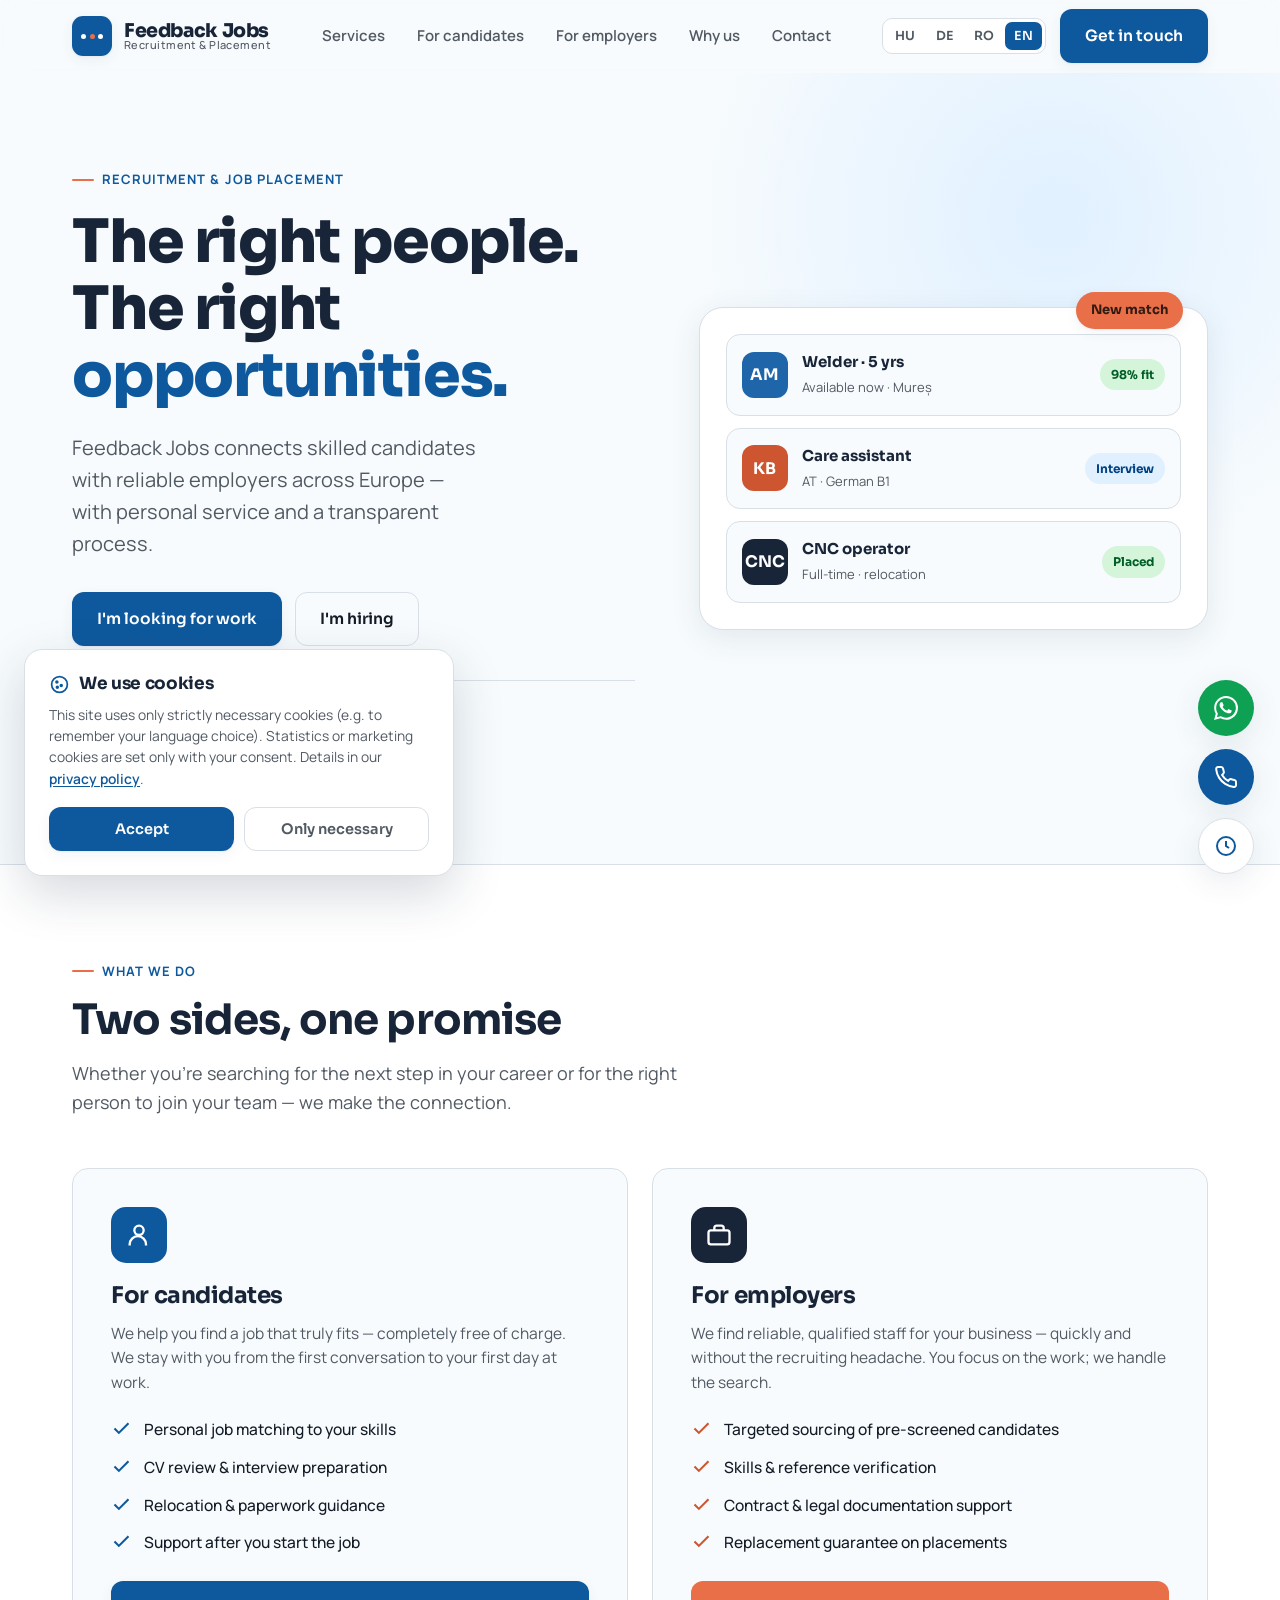
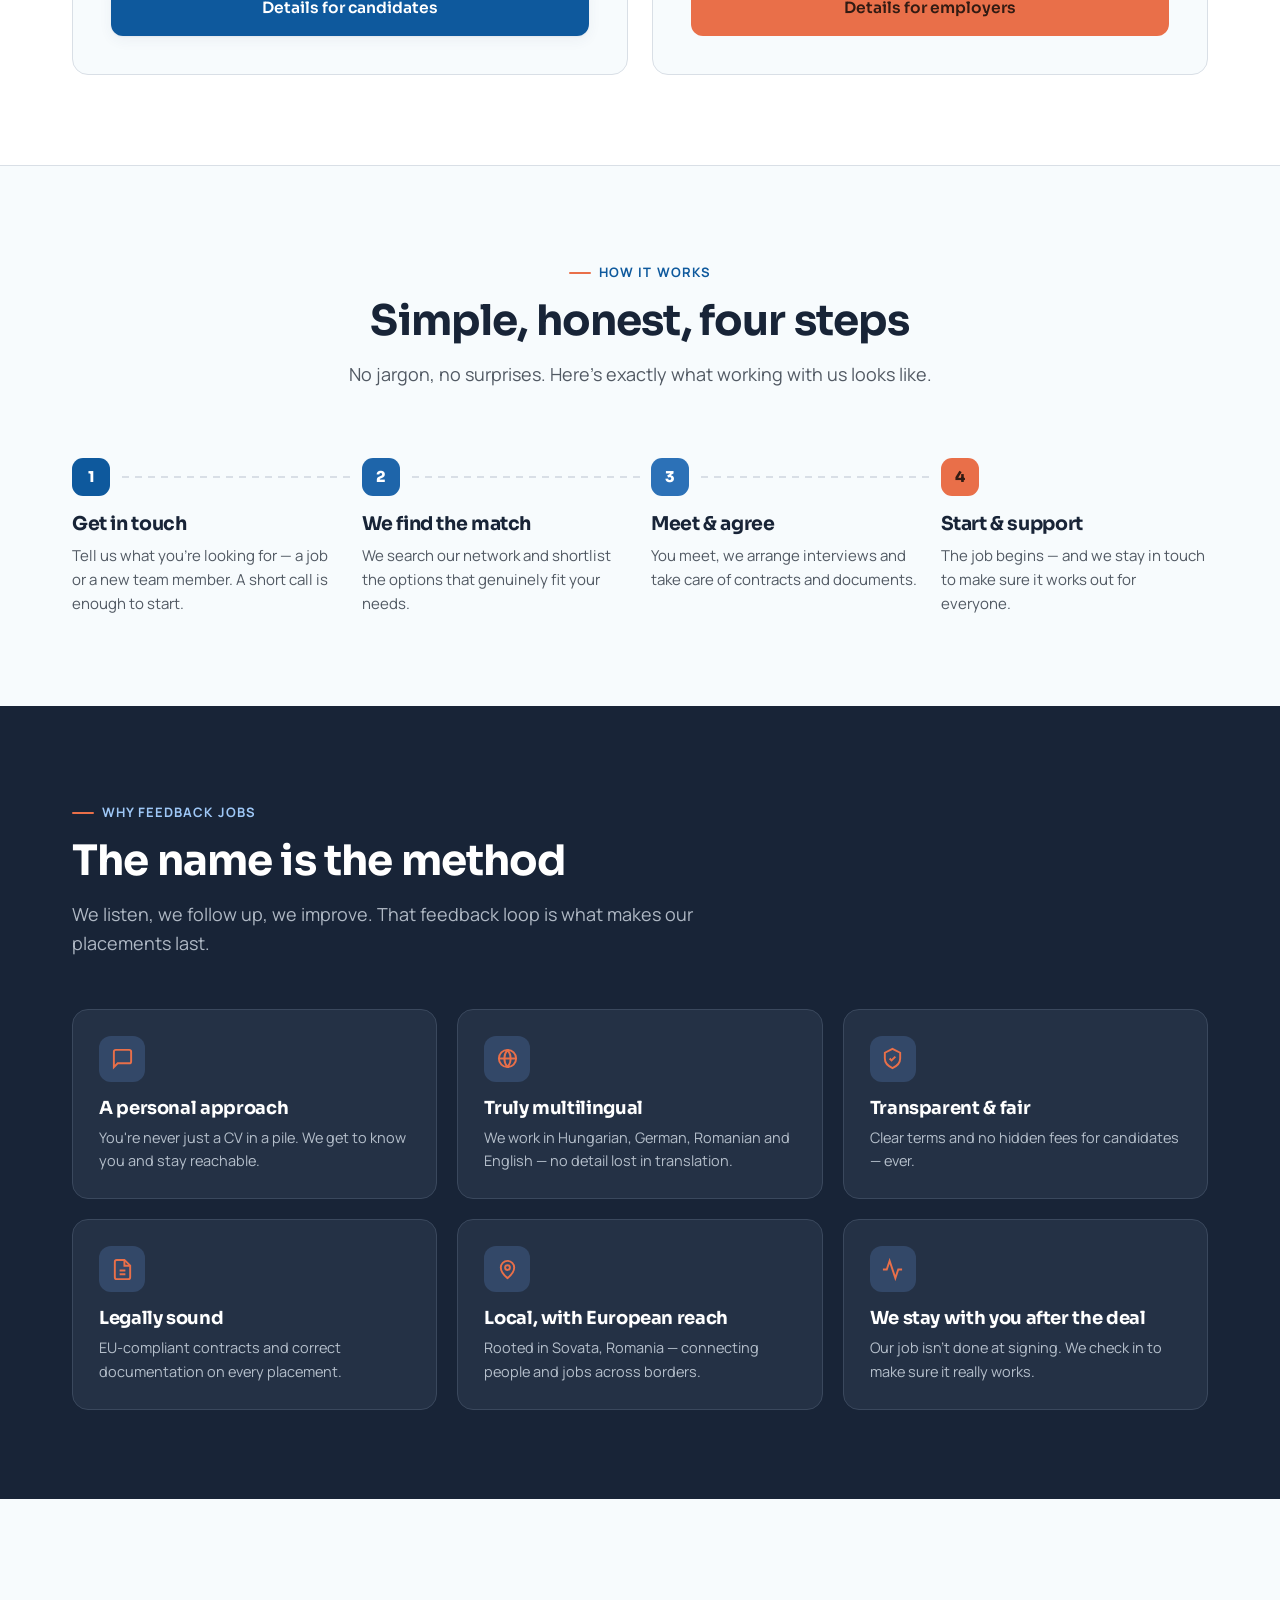
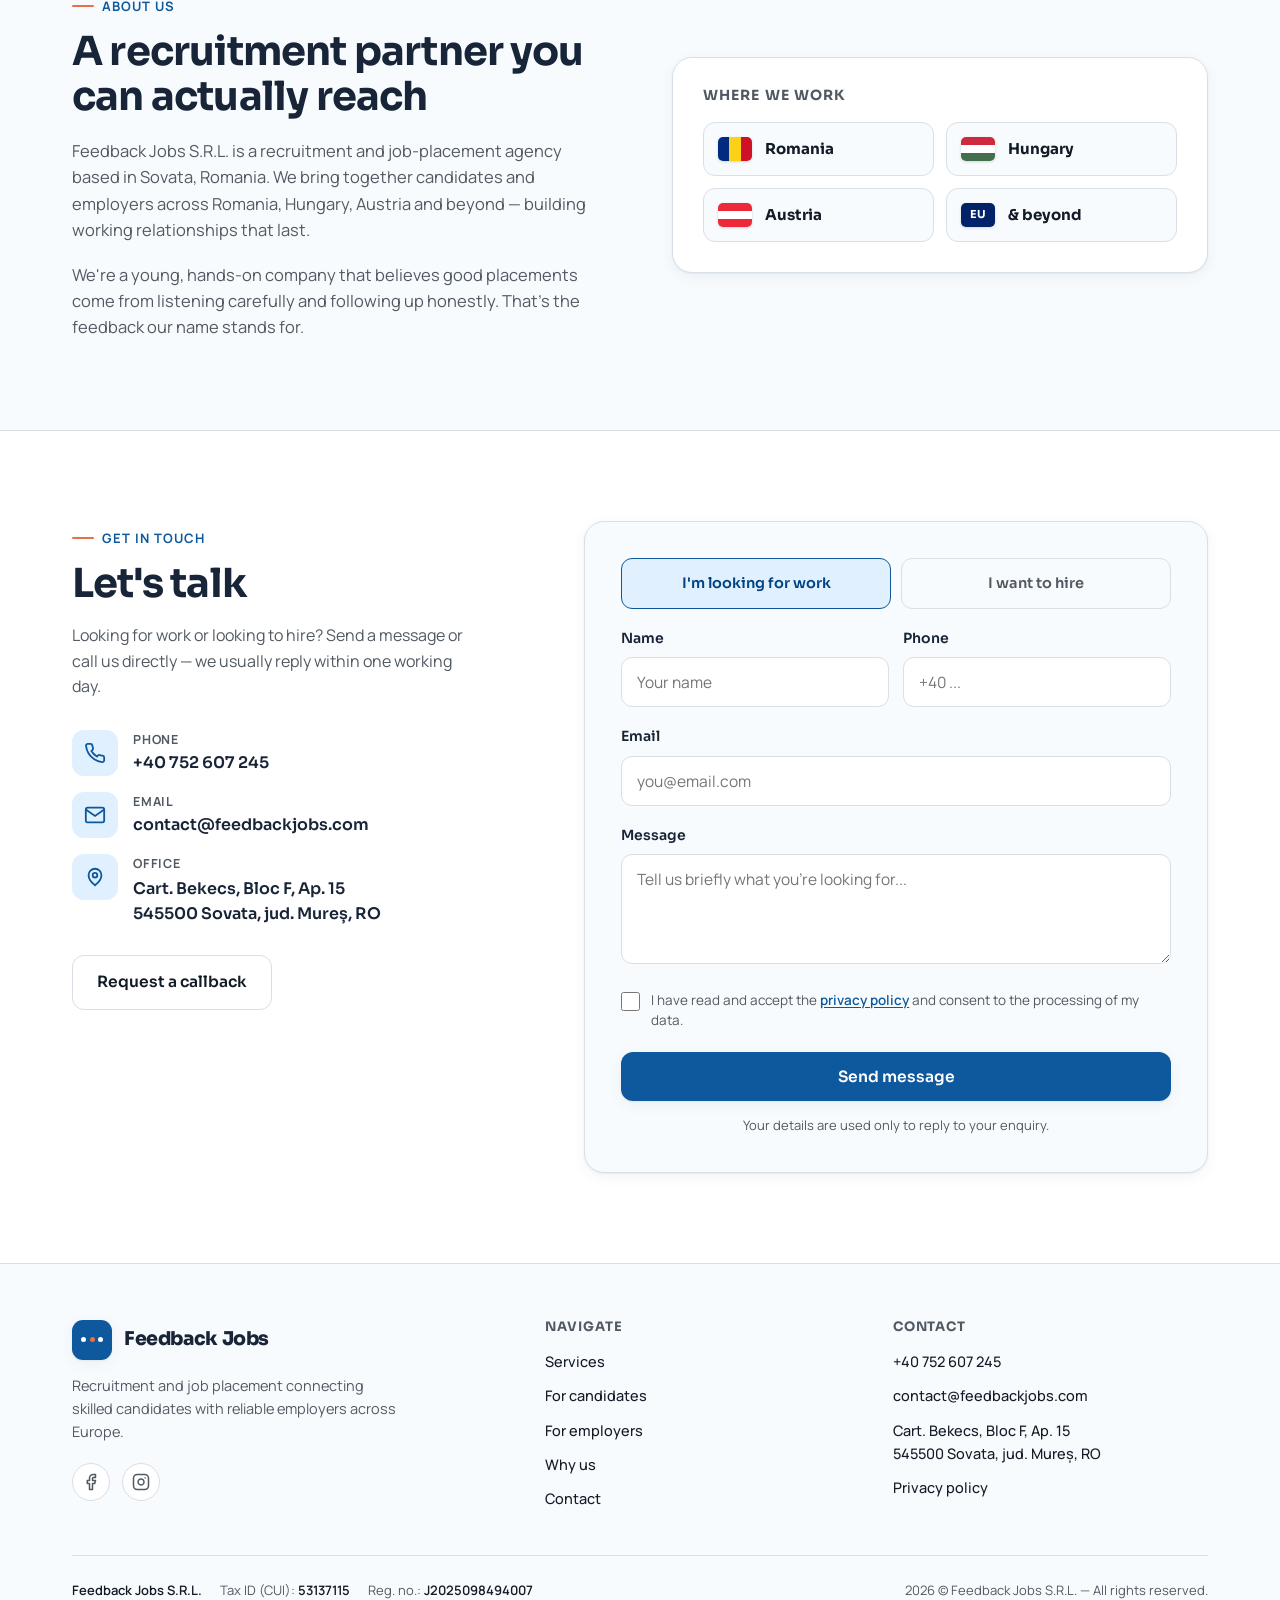
==== commit 8ab6bc3f: "feat: add facebook and instagram icons to the footer" ====
--- a/index.html
+++ b/index.html
@@ -336,6 +336,14 @@
           <span>Feedback Jobs</span>
         </a>
         <p data-i18n="foot_about">Recruitment and job placement connecting skilled candidates with reliable employers across Europe.</p>
+        <div class="foot-social">
+          <a href="https://www.facebook.com/people/Feedbackjobs/61590695252051/" target="_blank" rel="noopener noreferrer" aria-label="Facebook">
+            <svg viewBox="0 0 24 24" fill="none" stroke="currentColor" stroke-width="2" stroke-linecap="round" stroke-linejoin="round"><path d="M18 2h-3a5 5 0 0 0-5 5v3H7v4h3v8h4v-8h3l1-4h-4V7a1 1 0 0 1 1-1h3z"></path></svg>
+          </a>
+          <a href="https://www.instagram.com/feedbackjobs" target="_blank" rel="noopener noreferrer" aria-label="Instagram">
+            <svg viewBox="0 0 24 24" fill="none" stroke="currentColor" stroke-width="2" stroke-linecap="round" stroke-linejoin="round"><rect x="2" y="2" width="20" height="20" rx="5" ry="5"></rect><path d="M16 11.37A4 4 0 1 1 12.63 8 4 4 0 0 1 16 11.37z"></path><line x1="17.5" y1="6.5" x2="17.51" y2="6.5"></line></svg>
+          </a>
+        </div>
       </div>
       <div class="foot-col">
         <h4 data-i18n="foot_nav">Navigate</h4>
--- a/assets/styles.css
+++ b/assets/styles.css
@@ -264,6 +264,10 @@
 .foot-top{display:grid;grid-template-columns:1.4fr 1fr 1fr;gap:32px;padding-bottom:34px;border-bottom:1px solid var(--line)}
 .foot-brand .brand{margin-bottom:14px}
 .foot-brand p{color:var(--ink-soft);font-size:14.5px;max-width:36ch}
+.foot-social{display:flex;gap:12px;margin-top:20px}
+.foot-social a{display:flex;align-items:center;justify-content:center;width:38px;height:38px;border-radius:50%;border:1px solid var(--line);background:var(--surface);color:var(--ink-soft);transition:transform .2s ease, border-color .2s ease, color .2s ease, background .2s ease}
+.foot-social a:hover{color:var(--primary);border-color:var(--primary);background:var(--primary-t);transform:translateY(-2px)}
+.foot-social a svg{width:18px;height:18px}
 .foot-col h4{font-size:13px;text-transform:uppercase;letter-spacing:.07em;color:var(--ink-soft);margin-bottom:16px}
 .foot-col a,.foot-col p{display:block;color:var(--ink);font-size:14.5px;font-weight:500;margin-bottom:11px;transition:color .16s}
 .foot-col a:hover{color:var(--primary)}
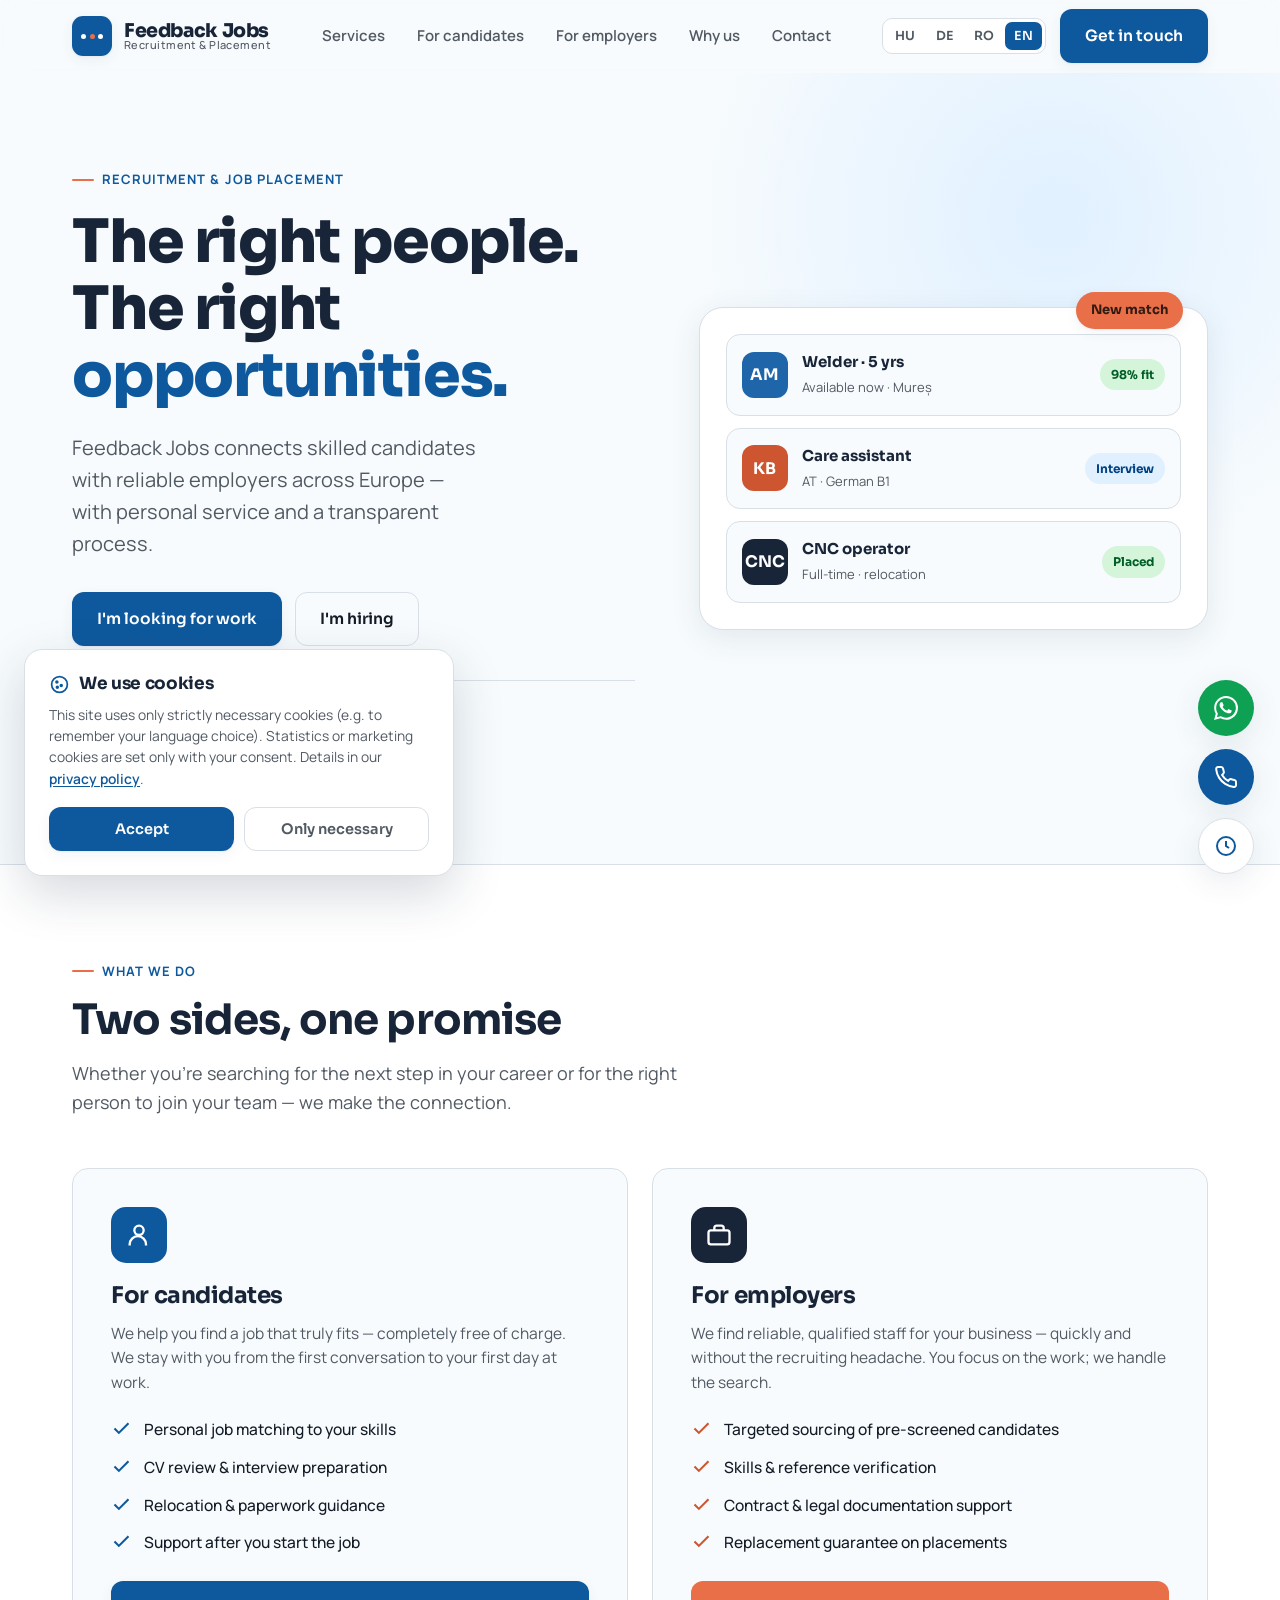
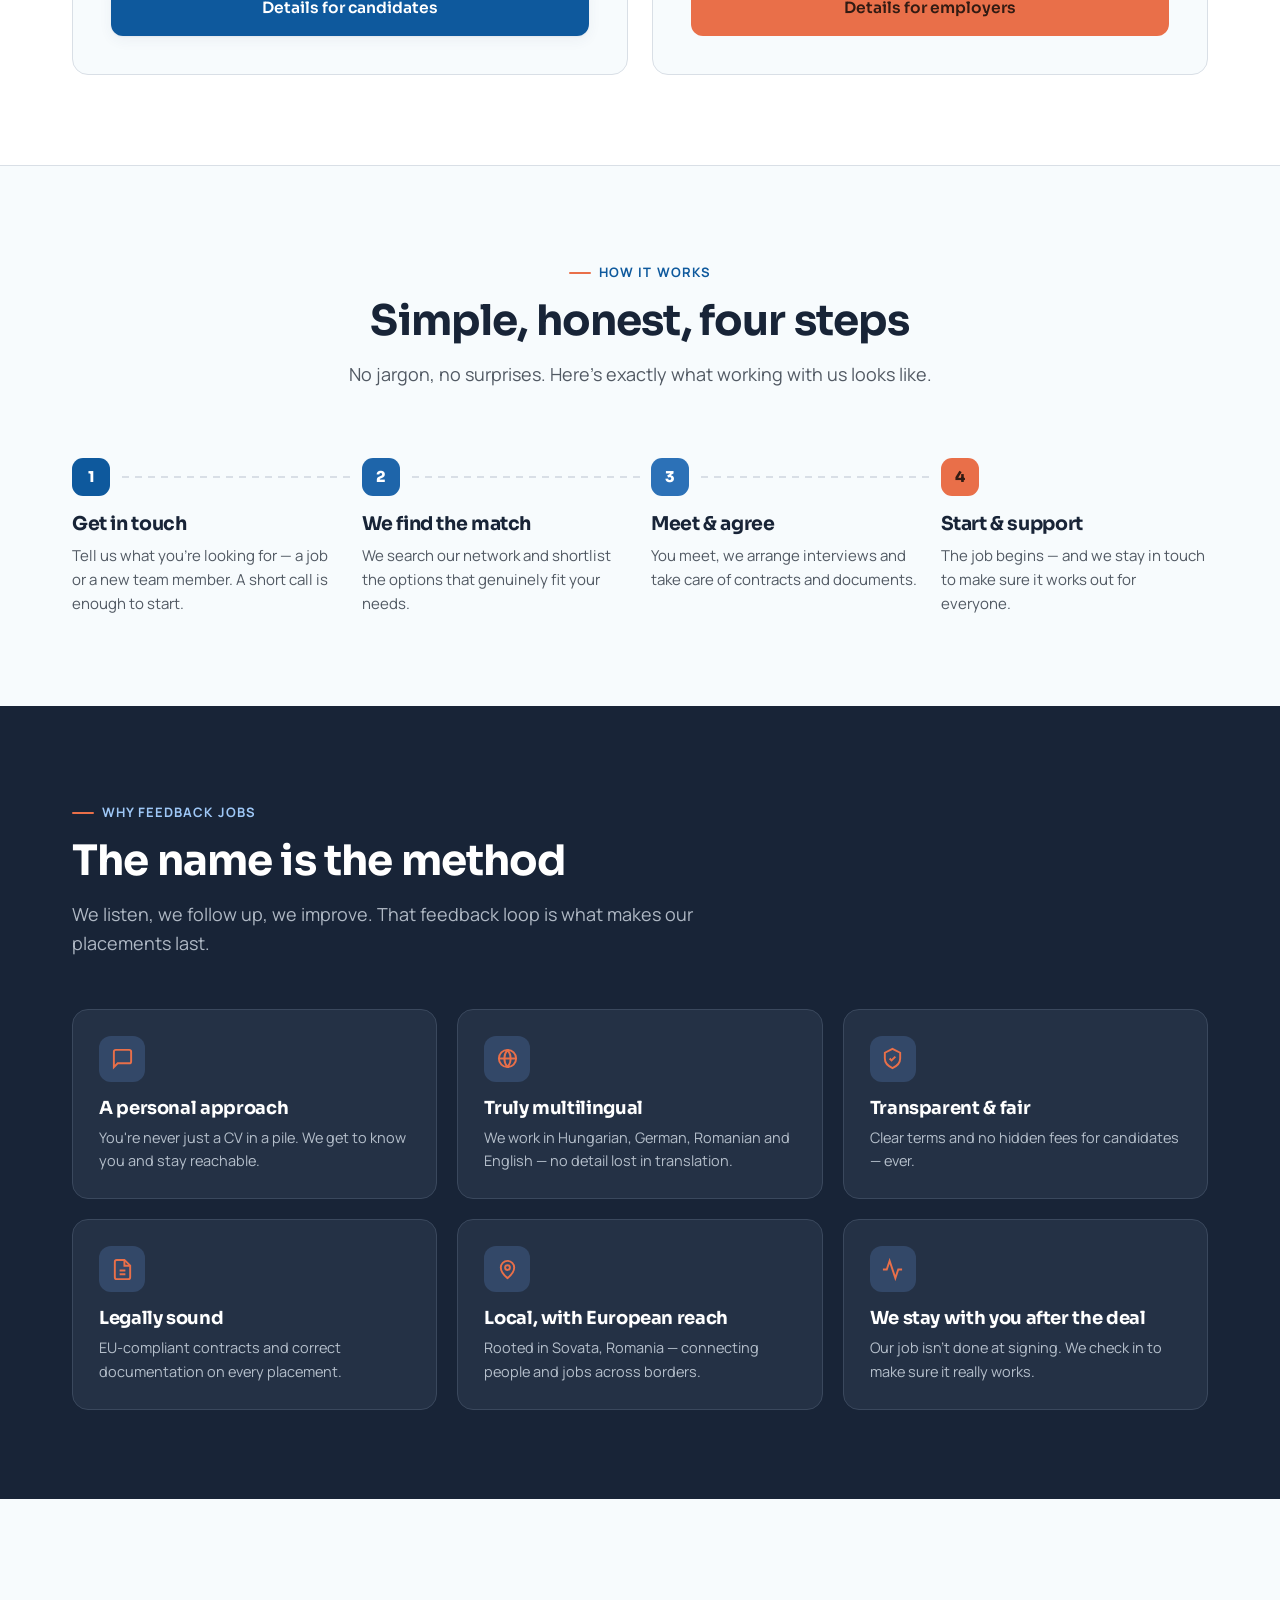
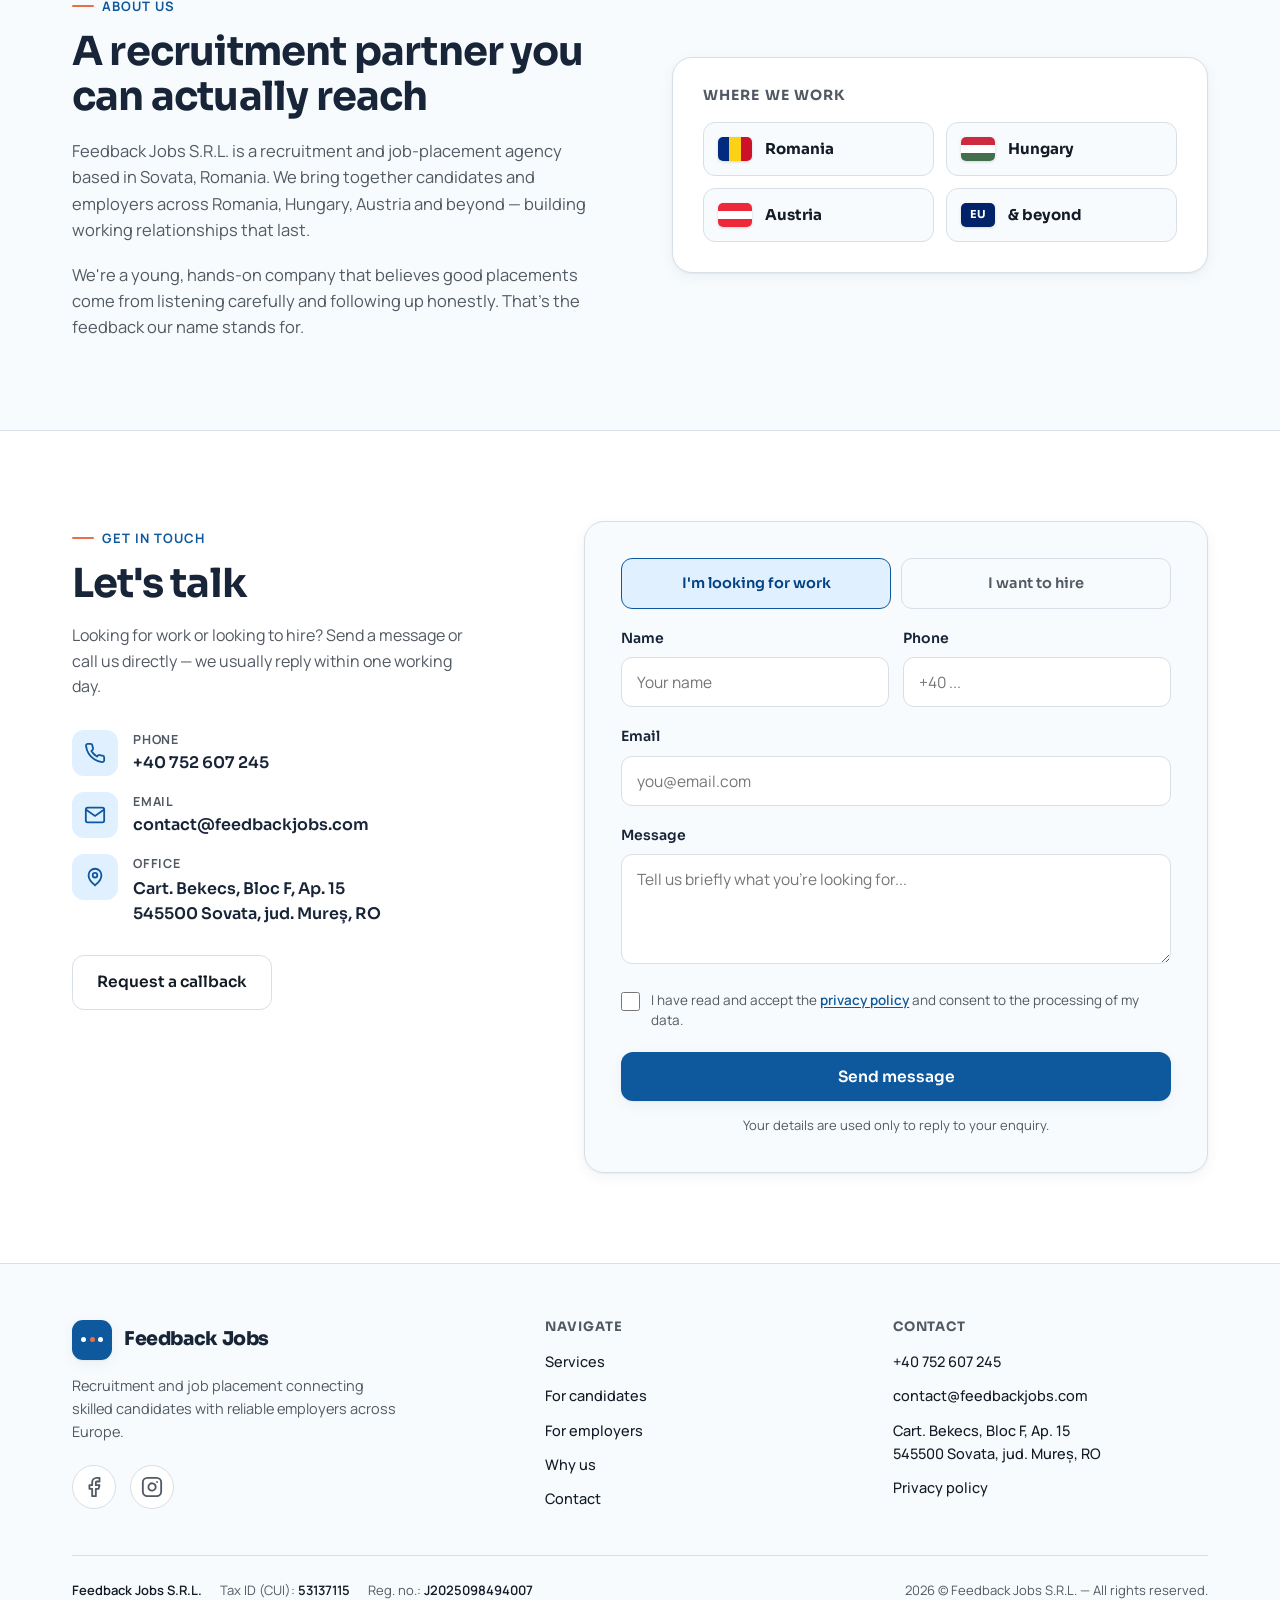
==== commit 880b7bea: "style: increase footer social icon size and force CSS cache refresh" ====
--- a/index.html
+++ b/index.html
@@ -38,7 +38,7 @@
 <link rel="preconnect" href="https://fonts.googleapis.com">
 <link rel="preconnect" href="https://fonts.gstatic.com" crossorigin>
 <link href="https://fonts.googleapis.com/css2?family=Sora:wght@500;600;700;800&family=Manrope:wght@400;500;600;700&display=swap" rel="stylesheet">
-<link rel="stylesheet" href="assets/styles.css">
+<link rel="stylesheet" href="assets/styles.css?v=2">
 
 <!-- ===== Structured data: EmploymentAgency (LocalBusiness) ===== -->
 <script type="application/ld+json">
@@ -338,10 +338,10 @@
         <p data-i18n="foot_about">Recruitment and job placement connecting skilled candidates with reliable employers across Europe.</p>
         <div class="foot-social">
           <a href="https://www.facebook.com/people/Feedbackjobs/61590695252051/" target="_blank" rel="noopener noreferrer" aria-label="Facebook">
-            <svg viewBox="0 0 24 24" fill="none" stroke="currentColor" stroke-width="2" stroke-linecap="round" stroke-linejoin="round"><path d="M18 2h-3a5 5 0 0 0-5 5v3H7v4h3v8h4v-8h3l1-4h-4V7a1 1 0 0 1 1-1h3z"></path></svg>
+            <svg width="22" height="22" viewBox="0 0 24 24" fill="none" stroke="currentColor" stroke-width="2" stroke-linecap="round" stroke-linejoin="round"><path d="M18 2h-3a5 5 0 0 0-5 5v3H7v4h3v8h4v-8h3l1-4h-4V7a1 1 0 0 1 1-1h3z"></path></svg>
           </a>
           <a href="https://www.instagram.com/feedbackjobs" target="_blank" rel="noopener noreferrer" aria-label="Instagram">
-            <svg viewBox="0 0 24 24" fill="none" stroke="currentColor" stroke-width="2" stroke-linecap="round" stroke-linejoin="round"><rect x="2" y="2" width="20" height="20" rx="5" ry="5"></rect><path d="M16 11.37A4 4 0 1 1 12.63 8 4 4 0 0 1 16 11.37z"></path><line x1="17.5" y1="6.5" x2="17.51" y2="6.5"></line></svg>
+            <svg width="22" height="22" viewBox="0 0 24 24" fill="none" stroke="currentColor" stroke-width="2" stroke-linecap="round" stroke-linejoin="round"><rect x="2" y="2" width="20" height="20" rx="5" ry="5"></rect><path d="M16 11.37A4 4 0 1 1 12.63 8 4 4 0 0 1 16 11.37z"></path><line x1="17.5" y1="6.5" x2="17.51" y2="6.5"></line></svg>
           </a>
         </div>
       </div>
--- a/assets/styles.css
+++ b/assets/styles.css
@@ -264,10 +264,10 @@
 .foot-top{display:grid;grid-template-columns:1.4fr 1fr 1fr;gap:32px;padding-bottom:34px;border-bottom:1px solid var(--line)}
 .foot-brand .brand{margin-bottom:14px}
 .foot-brand p{color:var(--ink-soft);font-size:14.5px;max-width:36ch}
-.foot-social{display:flex;gap:12px;margin-top:20px}
-.foot-social a{display:flex;align-items:center;justify-content:center;width:38px;height:38px;border-radius:50%;border:1px solid var(--line);background:var(--surface);color:var(--ink-soft);transition:transform .2s ease, border-color .2s ease, color .2s ease, background .2s ease}
+.foot-social{display:flex;gap:14px;margin-top:22px}
+.foot-social a{display:flex;align-items:center;justify-content:center;width:44px;height:44px;border-radius:50%;border:1px solid var(--line);background:var(--surface);color:var(--ink-soft);transition:transform .2s ease, border-color .2s ease, color .2s ease, background .2s ease}
 .foot-social a:hover{color:var(--primary);border-color:var(--primary);background:var(--primary-t);transform:translateY(-2px)}
-.foot-social a svg{width:18px;height:18px}
+.foot-social a svg{width:22px;height:22px}
 .foot-col h4{font-size:13px;text-transform:uppercase;letter-spacing:.07em;color:var(--ink-soft);margin-bottom:16px}
 .foot-col a,.foot-col p{display:block;color:var(--ink);font-size:14.5px;font-weight:500;margin-bottom:11px;transition:color .16s}
 .foot-col a:hover{color:var(--primary)}
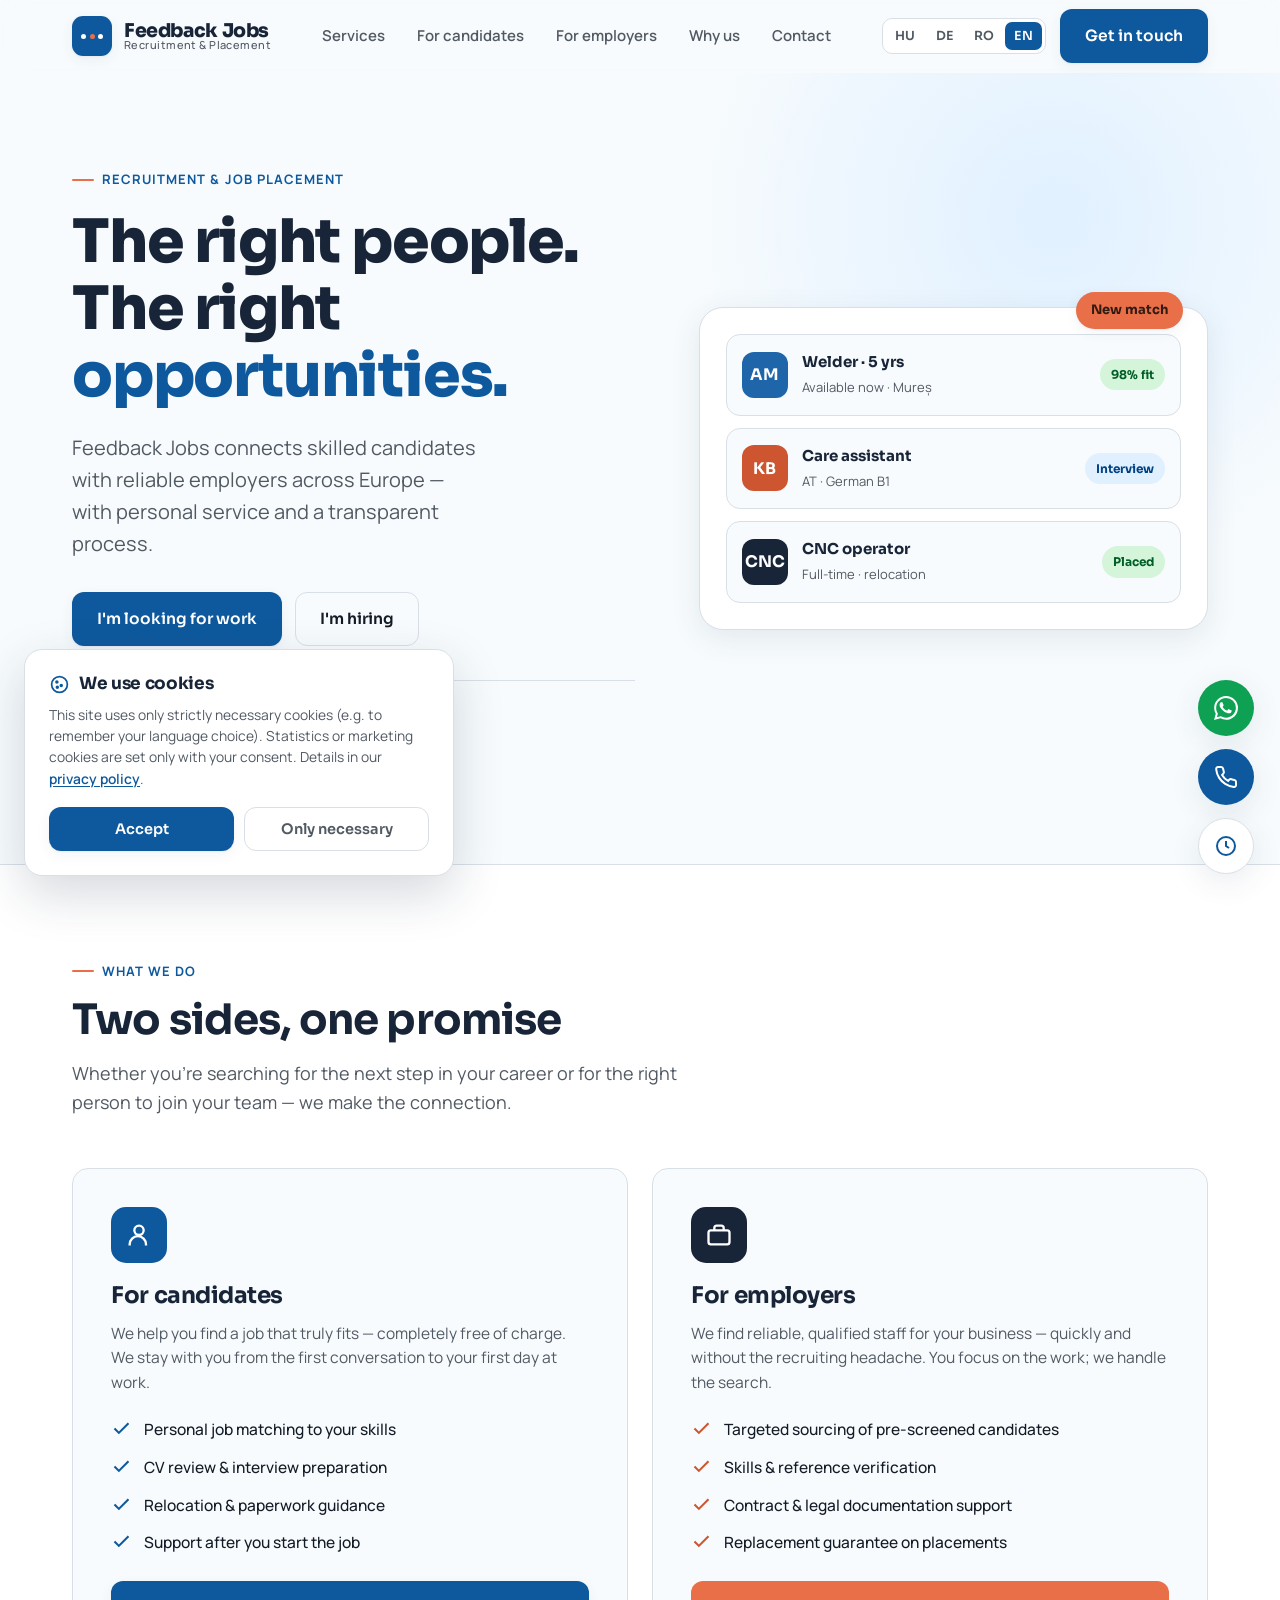
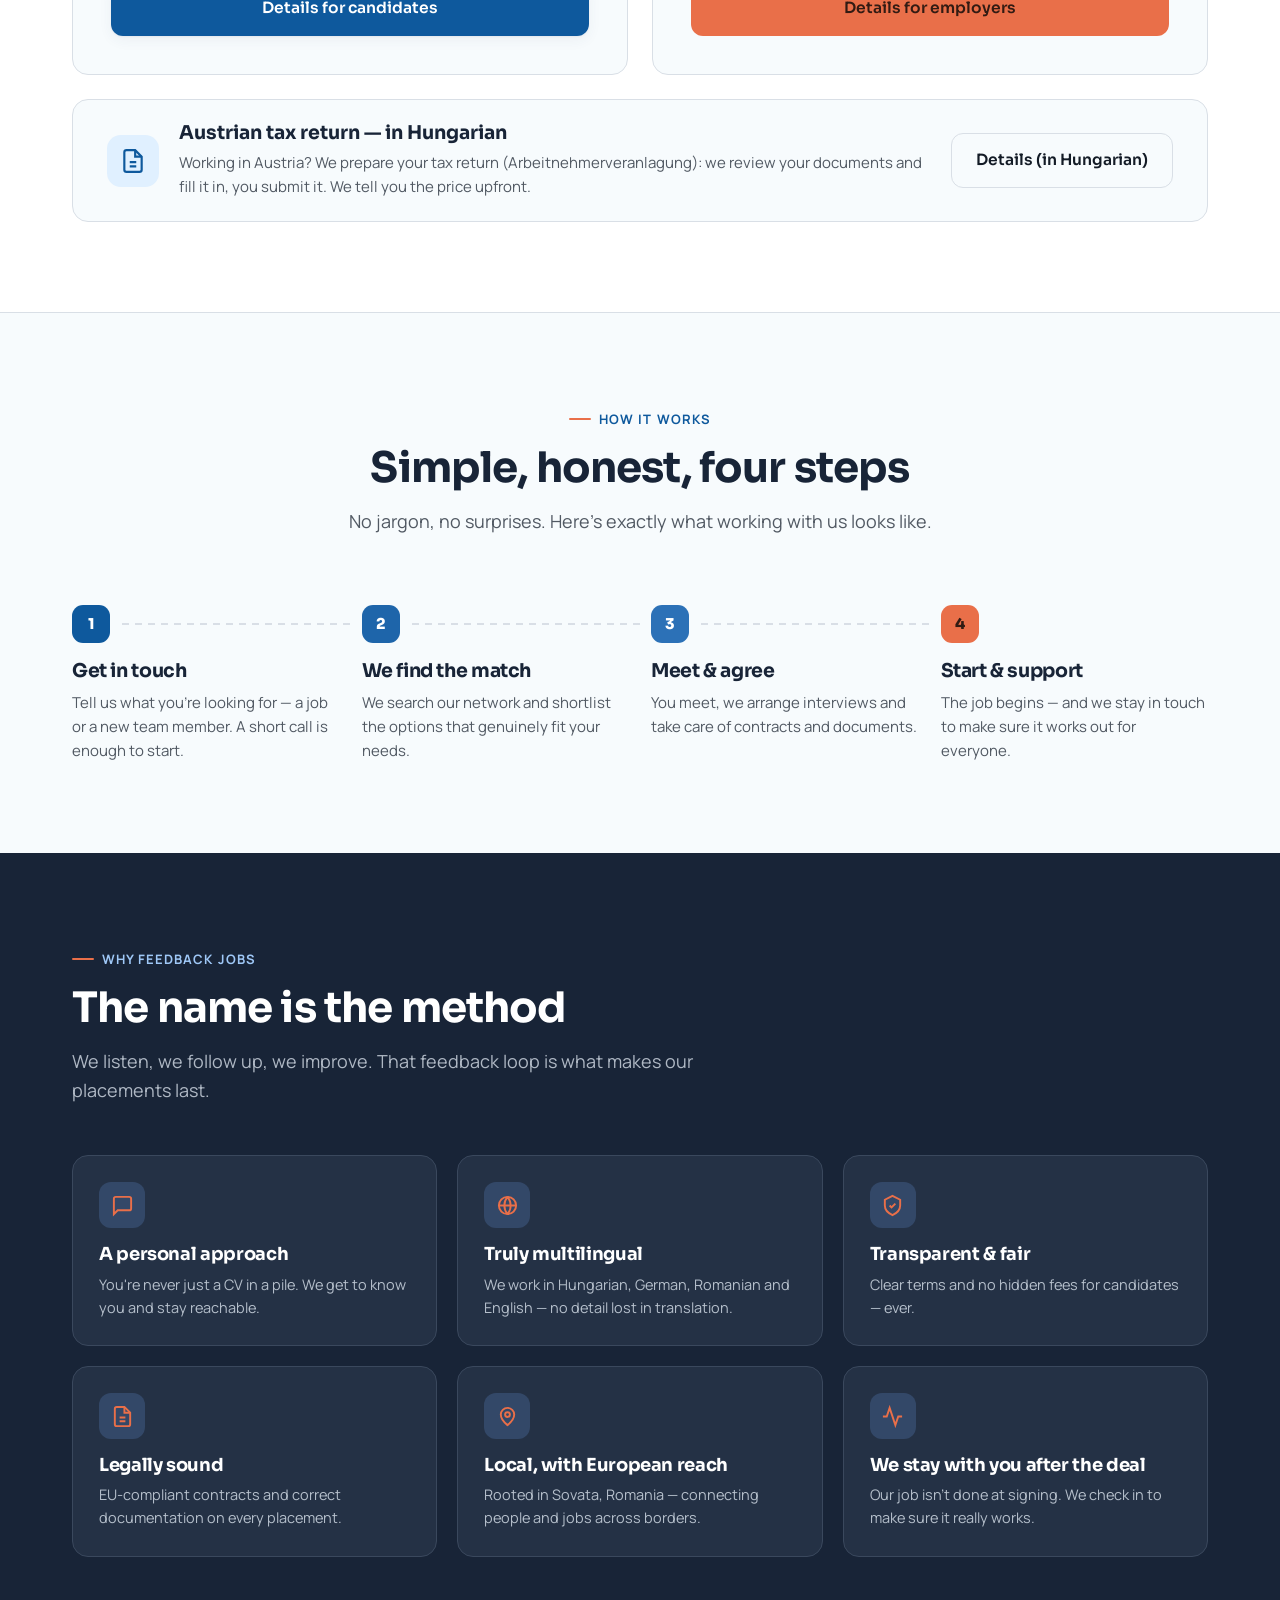
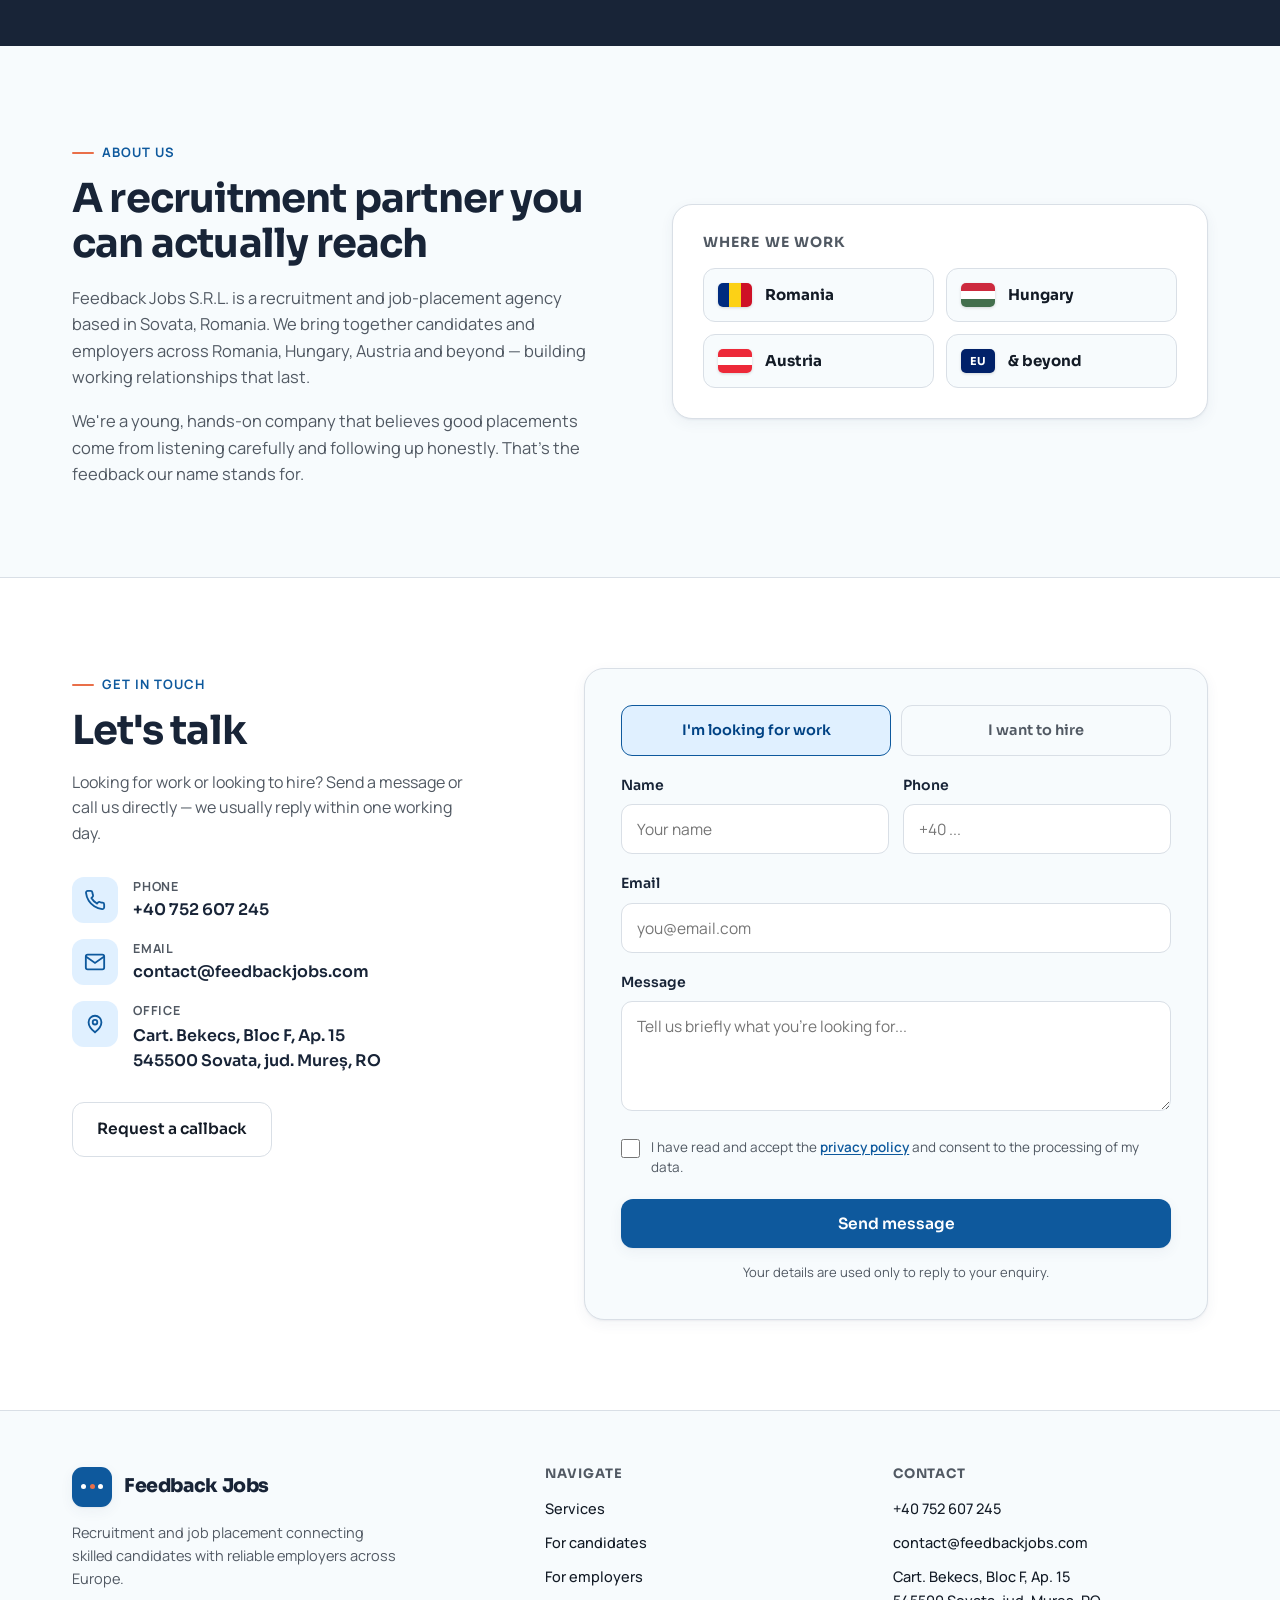
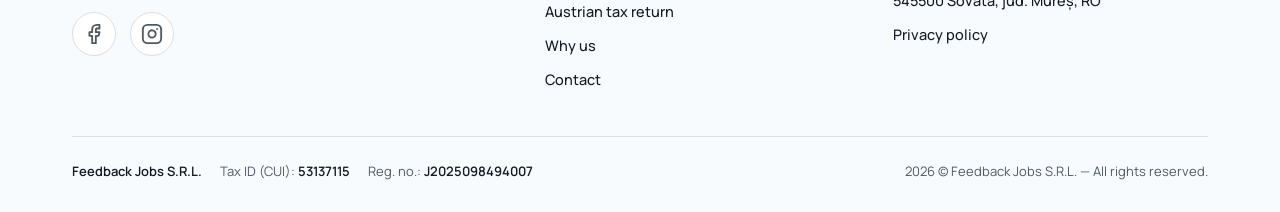
==== commit 97f2953b: "feat: az osztrák adóbevallás a főoldal szolgáltatásai között és a láblécben Teljes szélességű sáv a " ====
--- a/index.html
+++ b/index.html
@@ -38,7 +38,7 @@
 <link rel="preconnect" href="https://fonts.googleapis.com">
 <link rel="preconnect" href="https://fonts.gstatic.com" crossorigin>
 <link href="https://fonts.googleapis.com/css2?family=Sora:wght@500;600;700;800&family=Manrope:wght@400;500;600;700&display=swap" rel="stylesheet">
-<link rel="stylesheet" href="assets/styles.css?v=2">
+<link rel="stylesheet" href="assets/styles.css?v=3">
 
 <!-- ===== Structured data: EmploymentAgency (LocalBusiness) ===== -->
 <script type="application/ld+json">
@@ -205,6 +205,14 @@
         <a href="munkaltatoknak.html" class="btn btn-accent" data-i18n="emp_more">Details for employers</a>
       </div>
     </div>
+    <a href="adovisszaterites.html" class="svc-tax reveal">
+      <span class="svc-tax-ico"><svg viewBox="0 0 24 24" fill="none" stroke="currentColor" stroke-width="2" aria-hidden="true"><path d="M14 2H6a2 2 0 0 0-2 2v16a2 2 0 0 0 2 2h12a2 2 0 0 0 2-2V8z"/><path d="M14 2v6h6M9 13h6M9 17h6"/></svg></span>
+      <span class="svc-tax-txt">
+        <b data-i18n="tax_h">Austrian tax return — in Hungarian</b>
+        <span data-i18n="tax_p">Working in Austria? We prepare your tax return (Arbeitnehmerveranlagung): we review your documents and fill it in, you submit it. We tell you the price upfront.</span>
+      </span>
+      <span class="btn btn-ghost svc-tax-btn" data-i18n="tax_more">Details (in Hungarian)</span>
+    </a>
   </div>
 </section>
 
@@ -350,6 +358,7 @@
         <a href="#services" data-i18n="nav_services">Services</a>
         <a href="allaskeresoknek.html" data-i18n="nav_candidates">For candidates</a>
         <a href="munkaltatoknak.html" data-i18n="nav_employers">For employers</a>
+        <a href="adovisszaterites.html" data-i18n="nav_tax">Austrian tax return</a>
         <a href="#why" data-i18n="nav_why">Why us</a>
         <a href="#contact" data-i18n="nav_contact">Contact</a>
       </div>
--- a/assets/styles.css
+++ b/assets/styles.css
@@ -171,6 +171,16 @@
 .svc li svg{width:21px;height:21px;color:var(--primary);flex-shrink:0;margin-top:1px}
 .svc.emp li svg{color:var(--accent-d)}
 .svc .btn{margin-top:auto;width:100%}
+/* osztrák adóbevallás — a két fő szolgáltatás alatti teljes szélességű sáv */
+.svc-tax{display:flex;align-items:center;gap:20px;margin-top:24px;padding:22px clamp(22px,3vw,34px);border:1px solid var(--line);border-radius:var(--radius);background:var(--bg);transition:transform .25s, box-shadow .25s, border-color .25s}
+.svc-tax:hover{transform:translateY(-3px);box-shadow:var(--shadow-md);border-color:var(--primary)}
+.svc-tax-ico{width:52px;height:52px;border-radius:14px;background:var(--primary-t);display:grid;place-items:center;flex-shrink:0}
+.svc-tax-ico svg{width:26px;height:26px;color:var(--primary)}
+.svc-tax-txt{flex:1;min-width:0}
+.svc-tax-txt b{display:block;font-family:var(--font-head);font-weight:700;font-size:19px;line-height:1.25;color:var(--ink-deep)}
+.svc-tax-txt span{display:block;color:var(--ink-soft);font-size:15px;margin-top:5px}
+.svc-tax-btn{flex-shrink:0}
+.svc-tax:hover .svc-tax-btn{border-color:var(--primary);color:var(--primary)}
 
 /* ---------- Process ---------- */
 .steps{display:grid;grid-template-columns:repeat(4,1fr);gap:22px;counter-reset:step}
@@ -483,6 +493,8 @@
 }
 @media(max-width:760px){
   .svc-grid{grid-template-columns:1fr}
+  .svc-tax{flex-direction:column;align-items:flex-start;gap:14px}
+  .svc-tax-btn{width:100%}
   .why-grid{grid-template-columns:1fr}
   .benefit-grid{grid-template-columns:1fr}
   .row2{grid-template-columns:1fr}
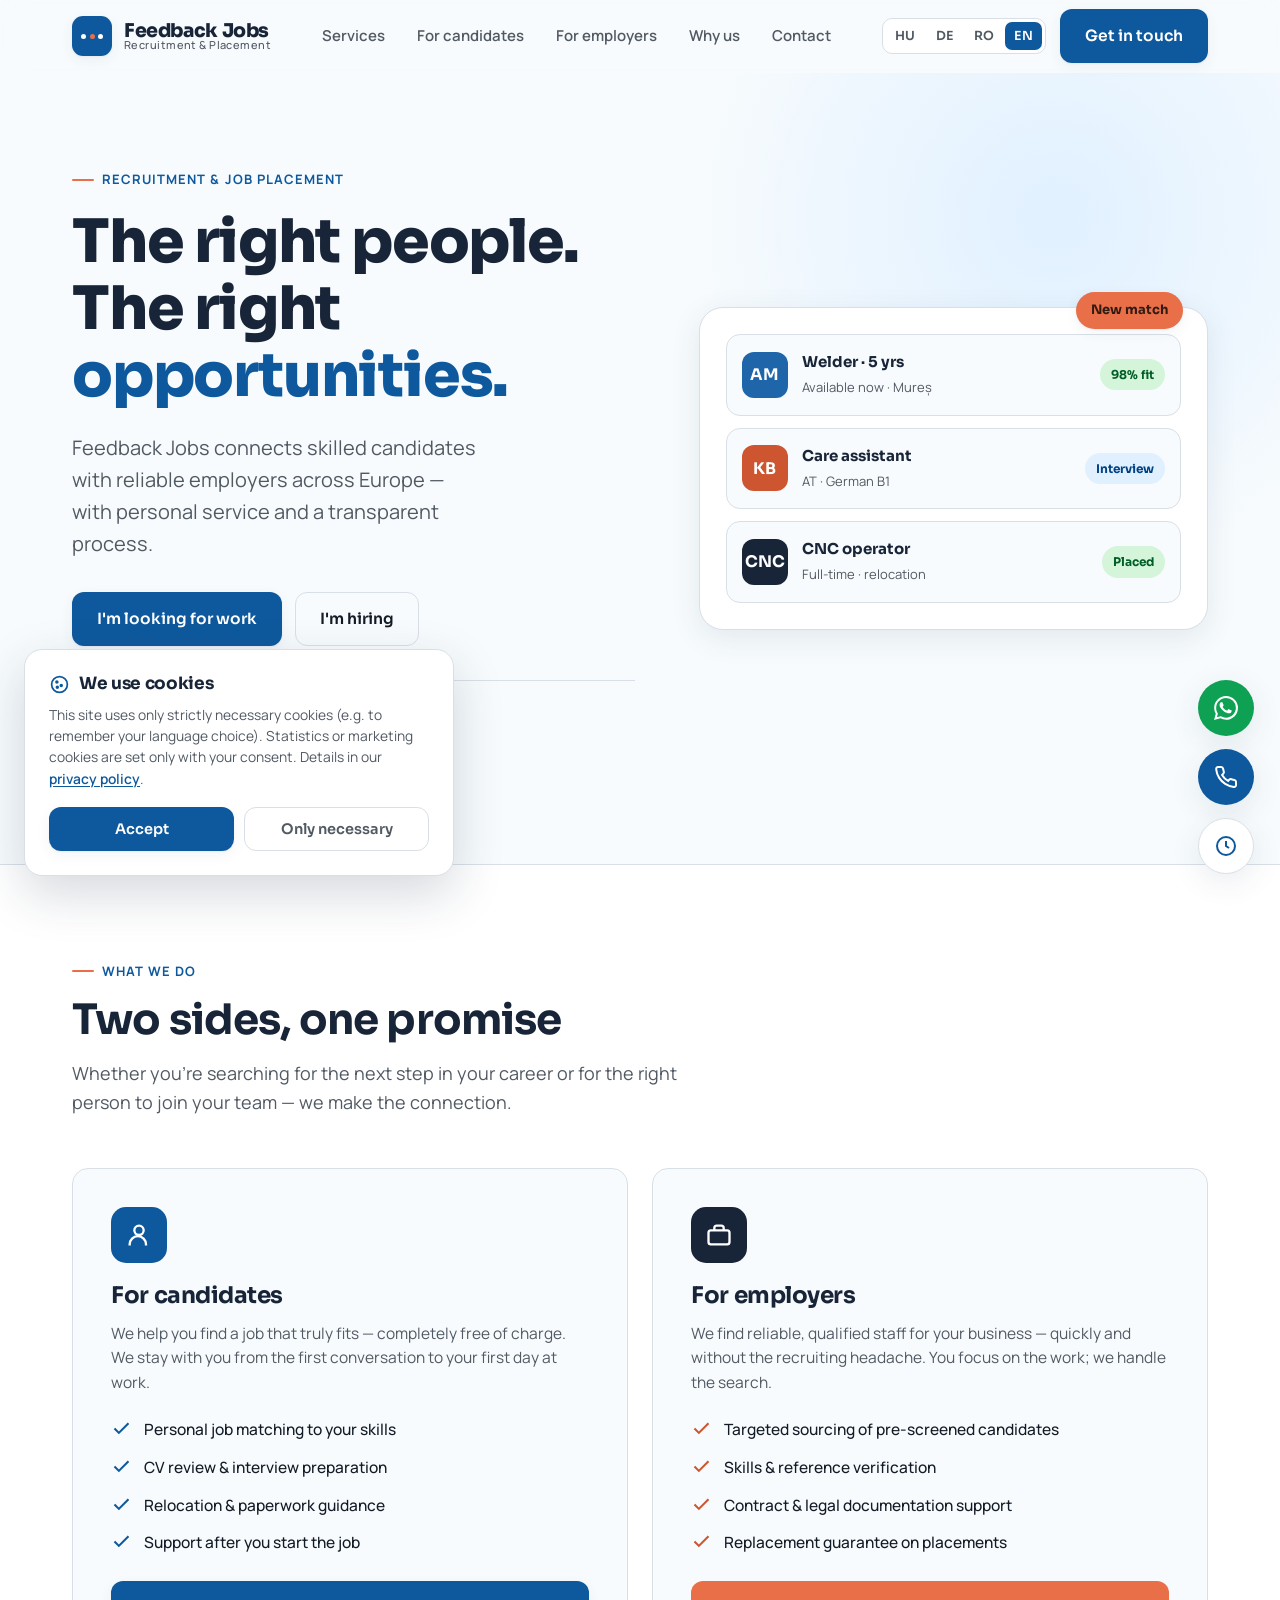
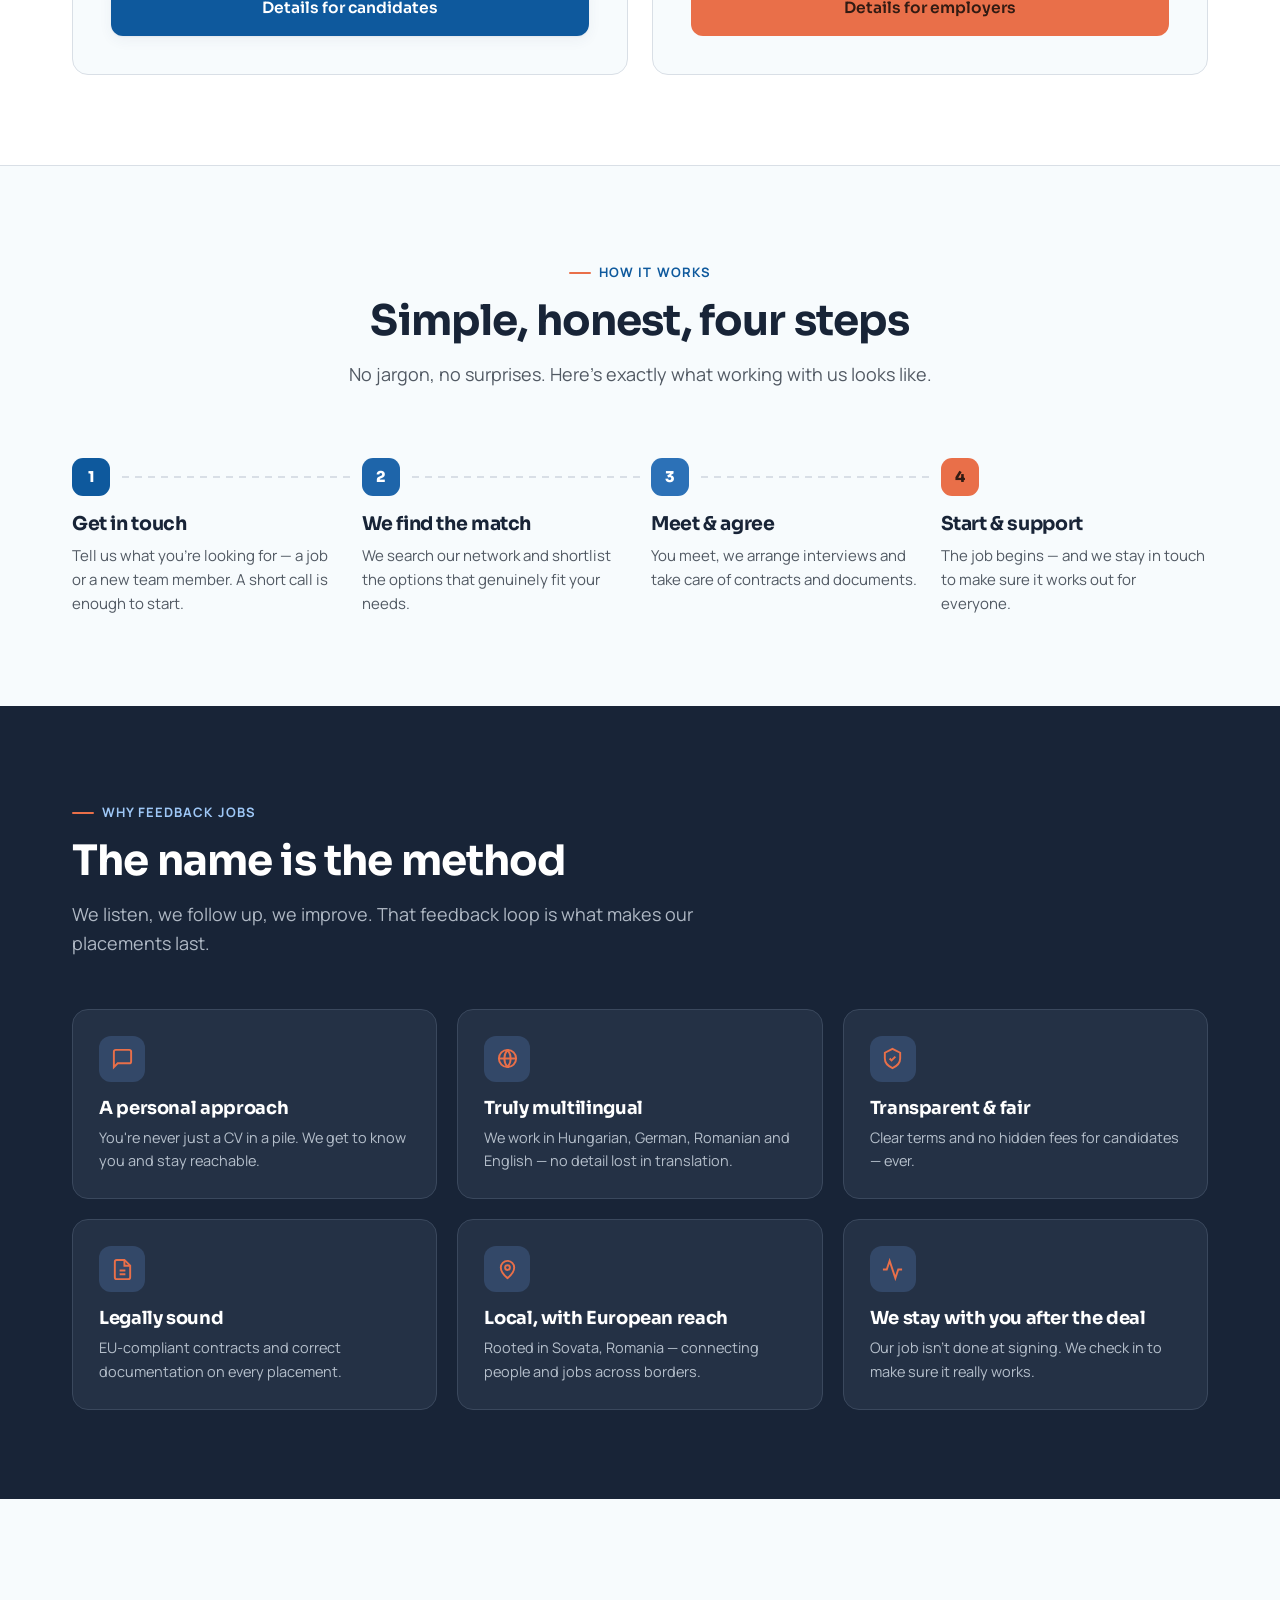
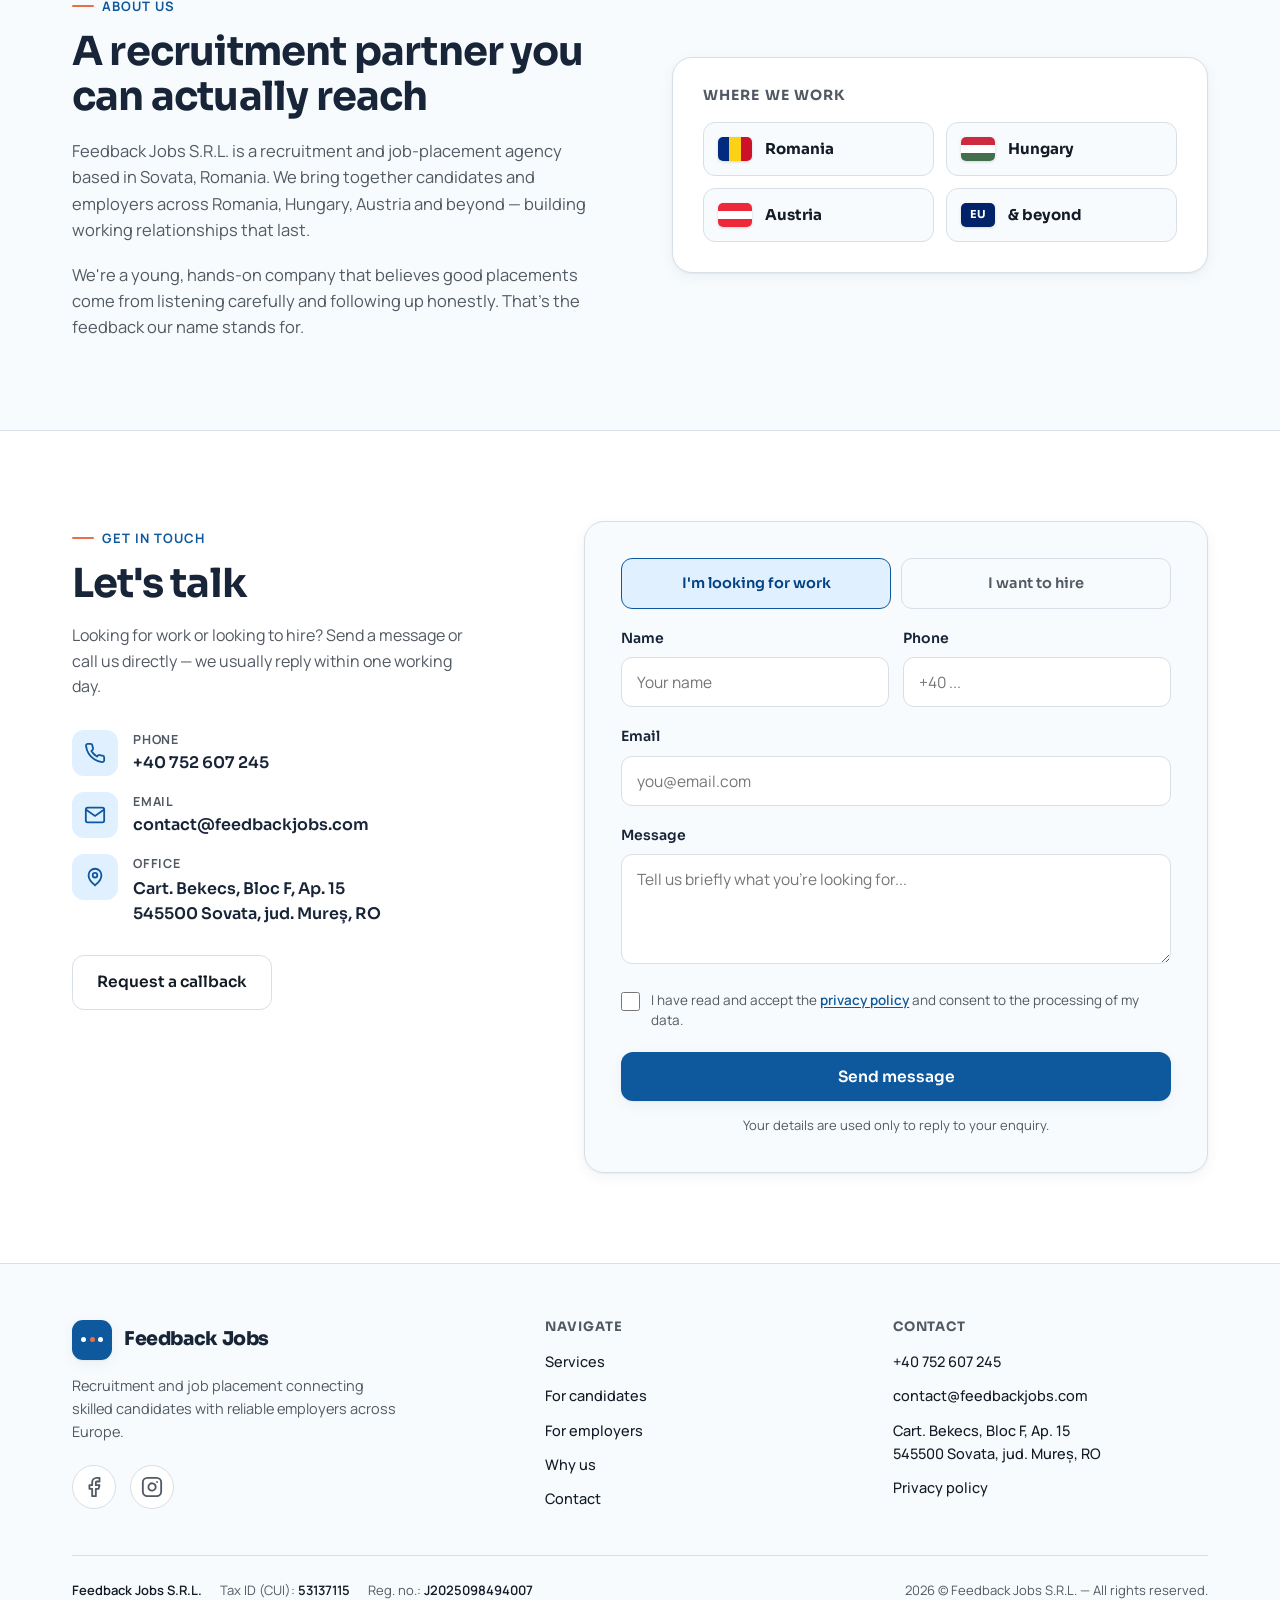
==== commit ee04be6e: "chore: az osztrák adóbevallás-szolgáltatás megszüntetése Az aloldal (adovisszaterites.html) és a for" ====
--- a/index.html
+++ b/index.html
@@ -205,14 +205,6 @@
         <a href="munkaltatoknak.html" class="btn btn-accent" data-i18n="emp_more">Details for employers</a>
       </div>
     </div>
-    <a href="adovisszaterites.html" class="svc-tax reveal">
-      <span class="svc-tax-ico"><svg viewBox="0 0 24 24" fill="none" stroke="currentColor" stroke-width="2" aria-hidden="true"><path d="M14 2H6a2 2 0 0 0-2 2v16a2 2 0 0 0 2 2h12a2 2 0 0 0 2-2V8z"/><path d="M14 2v6h6M9 13h6M9 17h6"/></svg></span>
-      <span class="svc-tax-txt">
-        <b data-i18n="tax_h">Austrian tax return — in Hungarian</b>
-        <span data-i18n="tax_p">Working in Austria? We prepare your tax return (Arbeitnehmerveranlagung): we review your documents and fill it in, you submit it. We tell you the price upfront.</span>
-      </span>
-      <span class="btn btn-ghost svc-tax-btn" data-i18n="tax_more">Details (in Hungarian)</span>
-    </a>
   </div>
 </section>
 
@@ -358,7 +350,6 @@
         <a href="#services" data-i18n="nav_services">Services</a>
         <a href="allaskeresoknek.html" data-i18n="nav_candidates">For candidates</a>
         <a href="munkaltatoknak.html" data-i18n="nav_employers">For employers</a>
-        <a href="adovisszaterites.html" data-i18n="nav_tax">Austrian tax return</a>
         <a href="#why" data-i18n="nav_why">Why us</a>
         <a href="#contact" data-i18n="nav_contact">Contact</a>
       </div>
--- a/assets/styles.css
+++ b/assets/styles.css
@@ -171,16 +171,6 @@
 .svc li svg{width:21px;height:21px;color:var(--primary);flex-shrink:0;margin-top:1px}
 .svc.emp li svg{color:var(--accent-d)}
 .svc .btn{margin-top:auto;width:100%}
-/* osztrák adóbevallás — a két fő szolgáltatás alatti teljes szélességű sáv */
-.svc-tax{display:flex;align-items:center;gap:20px;margin-top:24px;padding:22px clamp(22px,3vw,34px);border:1px solid var(--line);border-radius:var(--radius);background:var(--bg);transition:transform .25s, box-shadow .25s, border-color .25s}
-.svc-tax:hover{transform:translateY(-3px);box-shadow:var(--shadow-md);border-color:var(--primary)}
-.svc-tax-ico{width:52px;height:52px;border-radius:14px;background:var(--primary-t);display:grid;place-items:center;flex-shrink:0}
-.svc-tax-ico svg{width:26px;height:26px;color:var(--primary)}
-.svc-tax-txt{flex:1;min-width:0}
-.svc-tax-txt b{display:block;font-family:var(--font-head);font-weight:700;font-size:19px;line-height:1.25;color:var(--ink-deep)}
-.svc-tax-txt span{display:block;color:var(--ink-soft);font-size:15px;margin-top:5px}
-.svc-tax-btn{flex-shrink:0}
-.svc-tax:hover .svc-tax-btn{border-color:var(--primary);color:var(--primary)}
 
 /* ---------- Process ---------- */
 .steps{display:grid;grid-template-columns:repeat(4,1fr);gap:22px;counter-reset:step}
@@ -493,8 +483,6 @@
 }
 @media(max-width:760px){
   .svc-grid{grid-template-columns:1fr}
-  .svc-tax{flex-direction:column;align-items:flex-start;gap:14px}
-  .svc-tax-btn{width:100%}
   .why-grid{grid-template-columns:1fr}
   .benefit-grid{grid-template-columns:1fr}
   .row2{grid-template-columns:1fr}
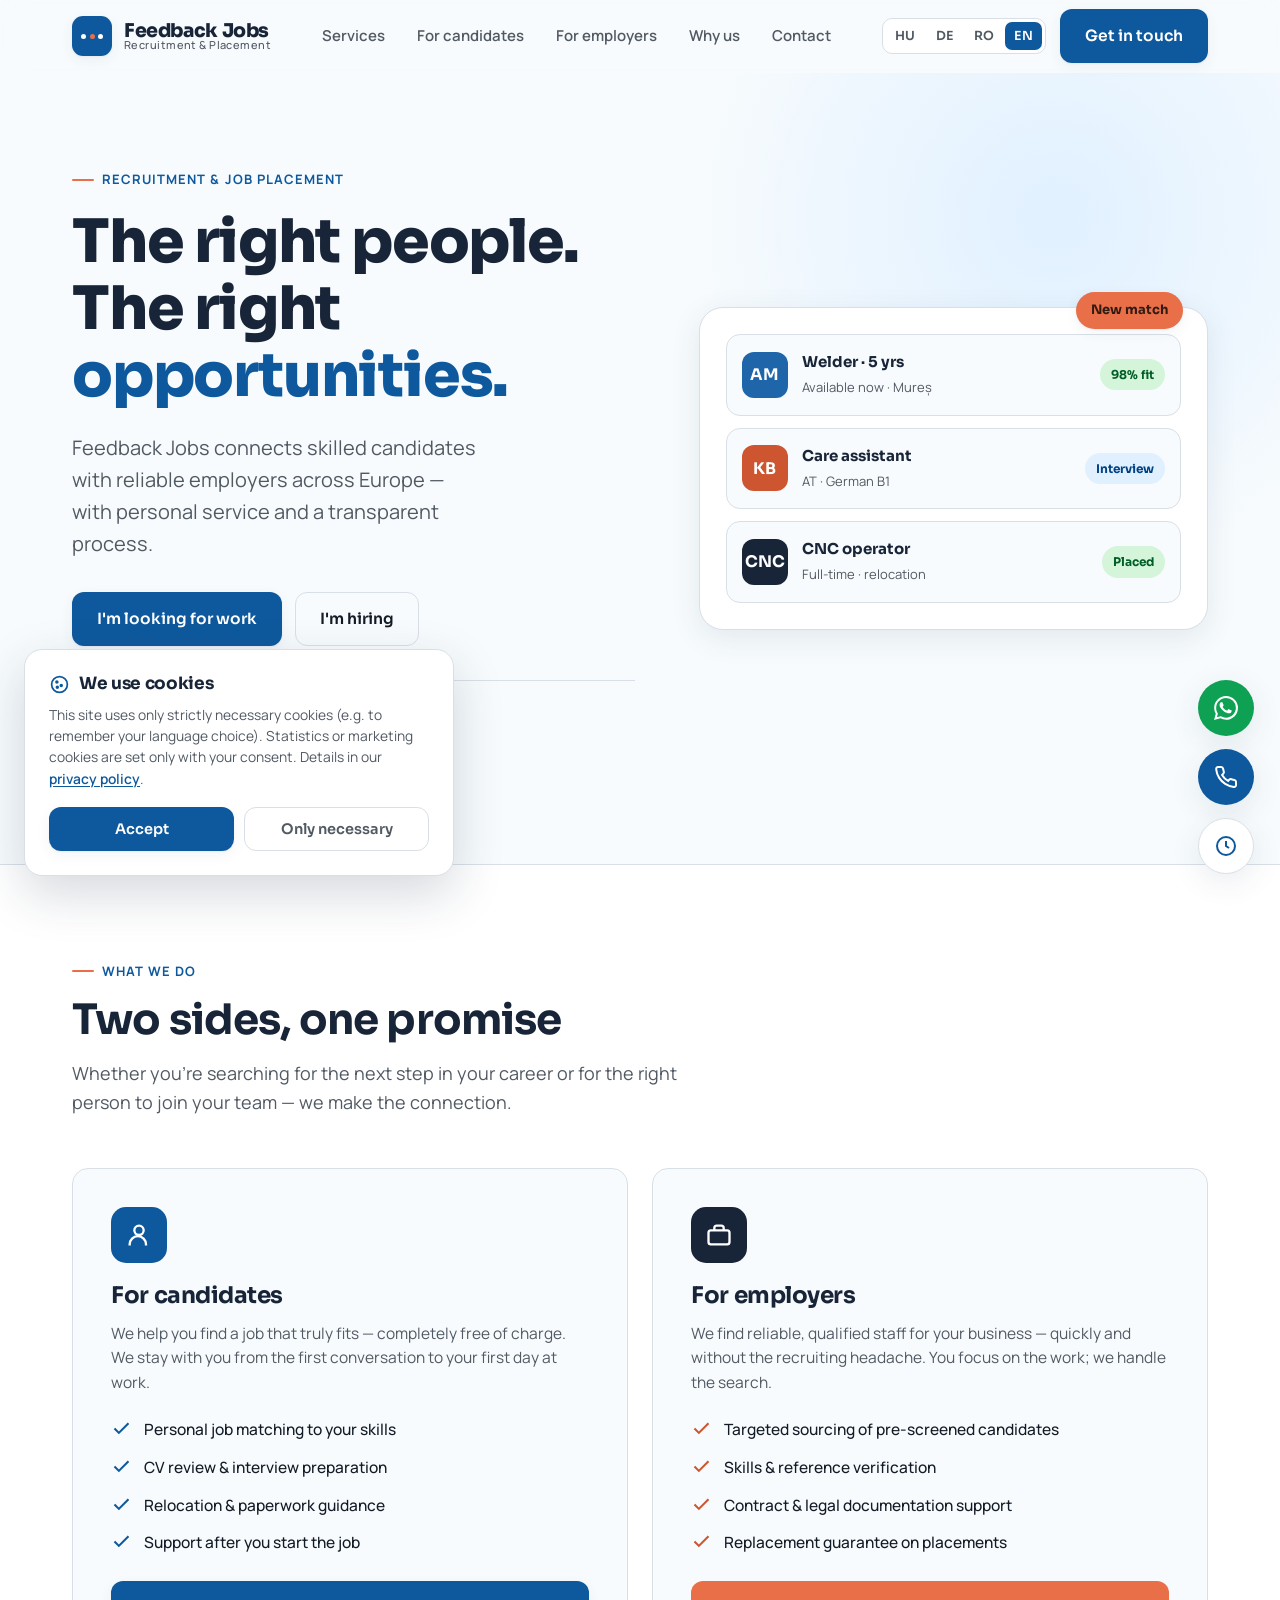
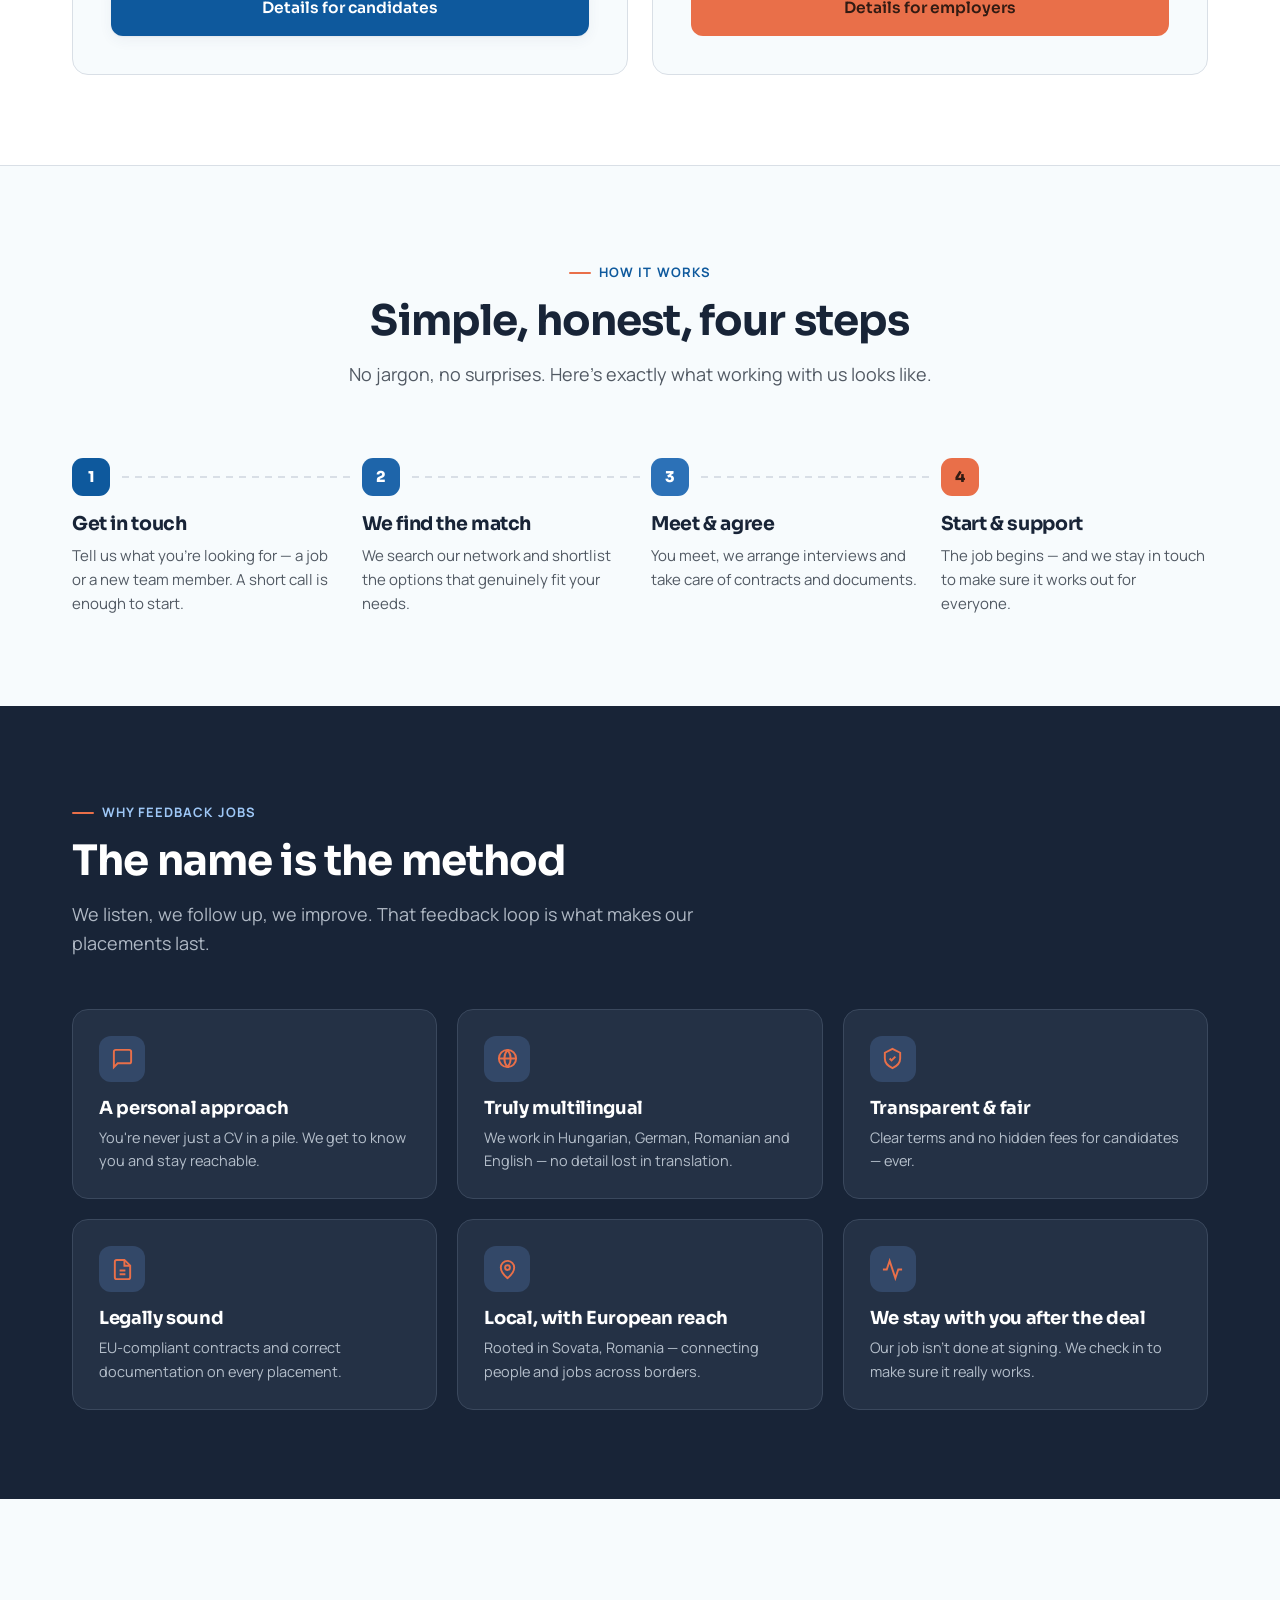
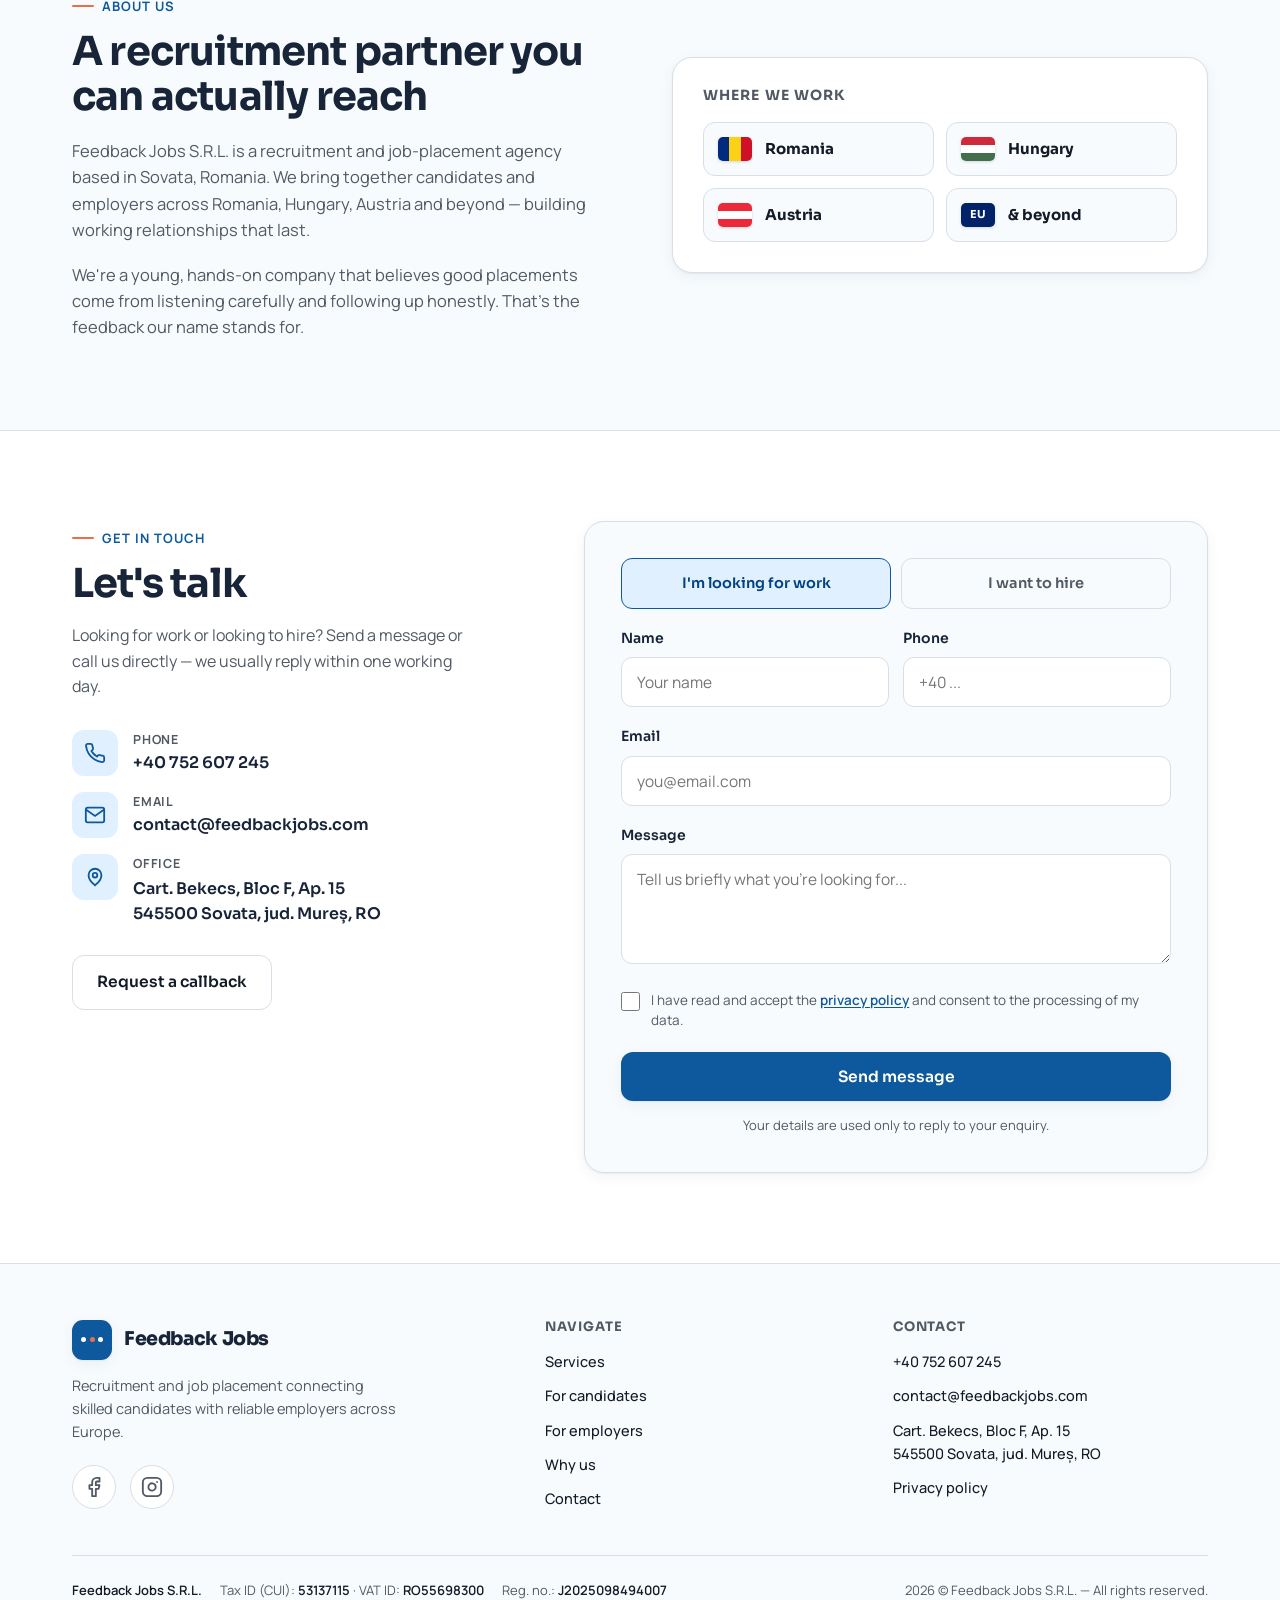
==== commit 358eae1d: "fix: uniós adószám (RO55698300) a láblécben, a jogi részben és a vatID-ben A vatID eddig a CUI-t (53" ====
--- a/index.html
+++ b/index.html
@@ -69,7 +69,7 @@
   ],
   "knowsLanguage": ["hu","de","ro","en"],
   "taxID": "53137115",
-  "vatID": "53137115",
+  "vatID": "RO55698300",
   "identifier": "J2025098494007",
   "openingHoursSpecification": {
     "@type": "OpeningHoursSpecification",
@@ -364,7 +364,7 @@
     <div class="foot-legal">
       <div class="reg">
         <span><b>Feedback Jobs S.R.L.</b></span>
-        <span data-i18n="foot_cui">Tax ID (CUI): <b>53137115</b></span>
+        <span data-i18n="foot_cui">Tax ID (CUI): <b>53137115</b> · VAT ID: <b>RO55698300</b></span>
         <span data-i18n="foot_reg">Reg. no.: <b>J2025098494007</b></span>
       </div>
       <div><span id="year">2026</span> © Feedback Jobs S.R.L. — <span data-i18n="foot_rights">All rights reserved.</span></div>
